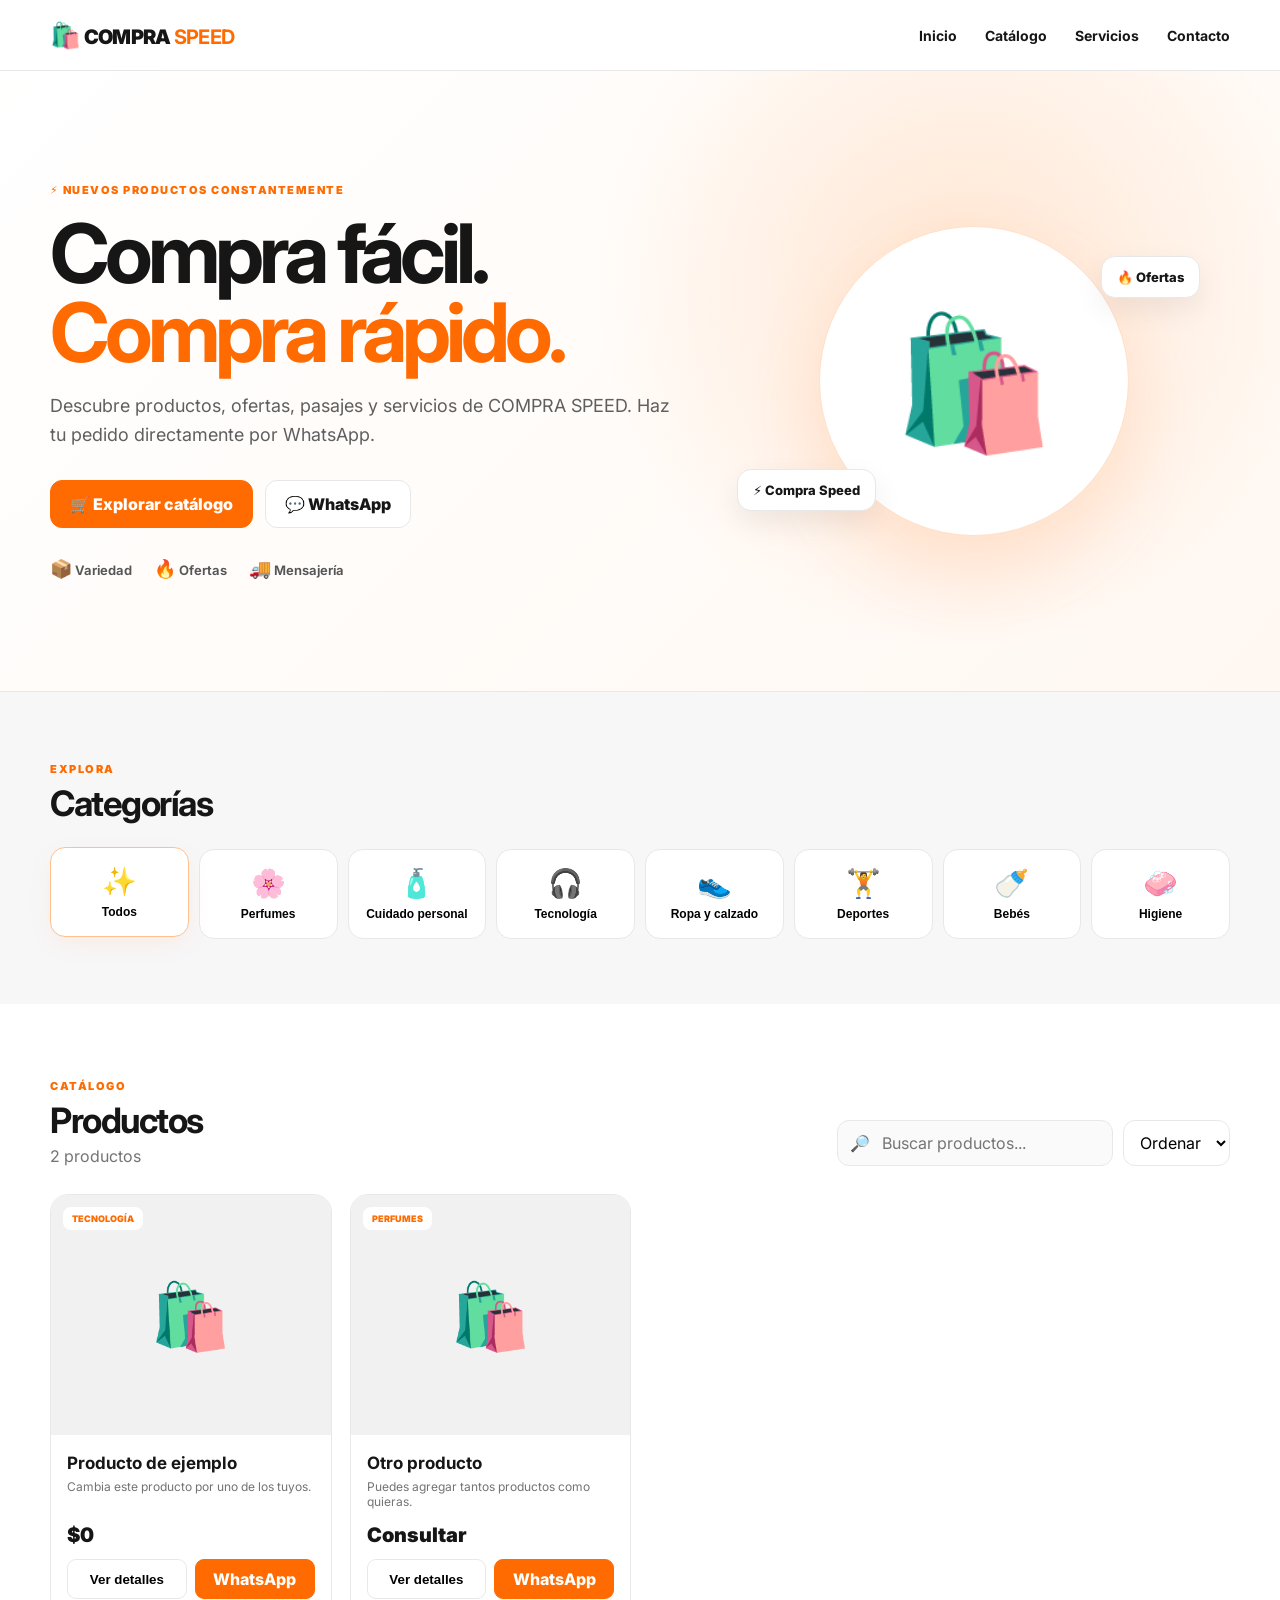
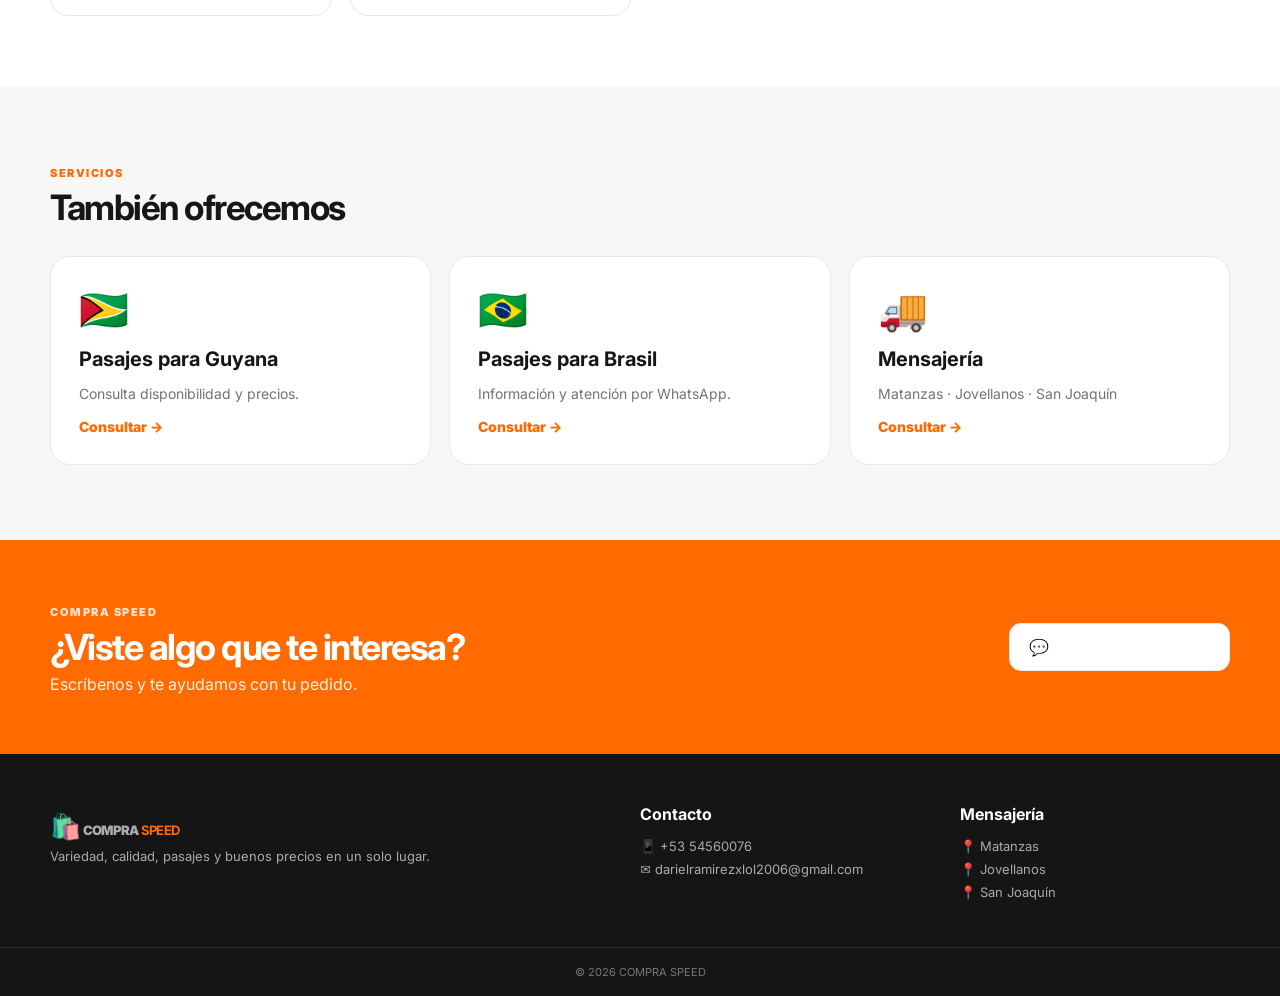
==== index.html @ 77ddc66f "Add files via upload" ====
<!doctype html>
<html lang="es">
<head>
<meta charset="utf-8"><meta name="viewport" content="width=device-width,initial-scale=1">
<meta name="description" content="COMPRA SPEED — catálogo de productos y servicios">
<meta name="theme-color" content="#ff6b00">
<title>COMPRA SPEED</title>
<link rel="preconnect" href="https://fonts.googleapis.com"><link rel="preconnect" href="https://fonts.gstatic.com" crossorigin>
<link href="https://fonts.googleapis.com/css2?family=Inter:wght@400;500;600;700;800;900&display=swap" rel="stylesheet">
<link rel="stylesheet" href="style.css">
</head>
<body>
<header class="header"><div class="wrap nav">
<a class="logo" href="#"><span>🛍️</span> COMPRA <b>SPEED</b></a>
<button class="menu" id="menu">☰</button>
<nav id="nav"><a href="#inicio">Inicio</a><a href="#catalogo">Catálogo</a><a href="#servicios">Servicios</a><a href="#contacto">Contacto</a></nav>
</div></header>

<main>
<section class="hero" id="inicio"><div class="wrap hero-in">
<div class="hero-copy"><div class="pill">⚡ NUEVOS PRODUCTOS CONSTANTEMENTE</div><h1>Compra fácil.<br><em>Compra rápido.</em></h1><p>Descubre productos, ofertas, pasajes y servicios de COMPRA SPEED. Haz tu pedido directamente por WhatsApp.</p>
<div class="actions"><a class="btn orange" href="#catalogo">🛒 Explorar catálogo</a><a class="btn white" href="https://wa.me/5354560076" target="_blank" rel="noopener">💬 WhatsApp</a></div>
<div class="stats"><span><strong>📦</strong> Variedad</span><span><strong>🔥</strong> Ofertas</span><span><strong>🚚</strong> Mensajería</span></div></div>
<div class="hero-art"><div class="orb">🛍️</div><div class="float f1">🔥 Ofertas</div><div class="float f2">⚡ Compra Speed</div></div>
</div></section>

<section class="wrap categories"><div class="section-title"><div><small>EXPLORA</small><h2>Categorías</h2></div></div><div id="cats" class="cat-row"></div></section>

<section id="catalogo" class="catalog"><div class="wrap">
<div class="catalog-top"><div><small>CATÁLOGO</small><h2>Productos</h2><p id="count"></p></div>
<div class="tools"><label>🔎 <input id="search" placeholder="Buscar productos..." autocomplete="off"></label><select id="sort"><option value="default">Ordenar</option><option value="az">A → Z</option><option value="za">Z → A</option></select></div></div>
<div id="grid" class="grid"></div><div id="empty" class="empty" hidden>🔎<h3>No hay resultados</h3><p>Prueba otra búsqueda o categoría.</p></div>
</div></section>

<section id="servicios" class="wrap services"><div class="section-title"><div><small>SERVICIOS</small><h2>También ofrecemos</h2></div></div>
<div class="service-grid">
<article><span>🇬🇾</span><h3>Pasajes para Guyana</h3><p>Consulta disponibilidad y precios.</p><a href="https://wa.me/5354560076?text=Hola%20COMPRA%20SPEED%2C%20quiero%20informaci%C3%B3n%20sobre%20pasajes%20para%20Guyana." target="_blank">Consultar →</a></article>
<article><span>🇧🇷</span><h3>Pasajes para Brasil</h3><p>Información y atención por WhatsApp.</p><a href="https://wa.me/5354560076?text=Hola%20COMPRA%20SPEED%2C%20quiero%20informaci%C3%B3n%20sobre%20pasajes%20para%20Brasil." target="_blank">Consultar →</a></article>
<article><span>🚚</span><h3>Mensajería</h3><p>Matanzas · Jovellanos · San Joaquín</p><a href="https://wa.me/5354560076?text=Hola%20COMPRA%20SPEED%2C%20quiero%20informaci%C3%B3n%20sobre mensajer%C3%ADa." target="_blank">Consultar →</a></article>
</div></section>

<section class="cta"><div class="wrap cta-in"><div><small>COMPRA SPEED</small><h2>¿Viste algo que te interesa?</h2><p>Escríbenos y te ayudamos con tu pedido.</p></div><a class="btn white" href="https://wa.me/5354560076" target="_blank">💬 Pedir por WhatsApp</a></div></section>
</main>

<footer id="contacto"><div class="wrap foot"><div><a class="logo" href="#"><span>🛍️</span> COMPRA <b>SPEED</b></a><p>Variedad, calidad, pasajes y buenos precios en un solo lugar.</p></div><div><h4>Contacto</h4><a href="tel:+5354560076">📱 +53 54560076</a><a href="mailto:darielramirezxlol2006@gmail.com">✉️ darielramirezxlol2006@gmail.com</a></div><div><h4>Mensajería</h4><p>📍 Matanzas</p><p>📍 Jovellanos</p><p>📍 San Joaquín</p></div></div><div class="copy">© <span id="year"></span> COMPRA SPEED</div></footer>
<div id="modal" class="modal" aria-hidden="true"><div class="backdrop"></div><div class="modal-box"><button id="close">×</button><div id="modalBody"></div></div></div>
<script src="script.js"></script>
</body></html>
---- style.css ----
:root{--o:#ff6b00;--o2:#ff8a00;--ink:#161616;--muted:#737373;--bg:#f7f7f8;--line:#e8e8e8;--r:20px}*{box-sizing:border-box}html{scroll-behavior:smooth}body{margin:0;background:var(--bg);color:var(--ink);font-family:Inter,system-ui,sans-serif}.wrap{width:min(1180px,calc(100% - 32px));margin:auto}a{text-decoration:none;color:inherit}.header{position:sticky;top:0;z-index:30;background:#fffffff2;backdrop-filter:blur(15px);border-bottom:1px solid var(--line)}.nav{height:70px;display:flex;align-items:center;justify-content:space-between}.logo{font-size:20px;font-weight:900;letter-spacing:-.7px}.logo span{font-size:25px}.logo b{color:var(--o)}nav{display:flex;gap:28px;font-weight:700;font-size:14px}nav a:hover{color:var(--o)}.menu{display:none;border:0;background:none;font-size:26px}
.hero{background:radial-gradient(circle at 75% 35%,#ffe6d2,transparent 35%),linear-gradient(135deg,#fff,#fff8f2);border-bottom:1px solid var(--line);overflow:hidden}.hero-in{min-height:620px;display:grid;grid-template-columns:1.1fr .9fr;align-items:center;gap:40px}.pill,small{color:var(--o);font-weight:900;font-size:11px;letter-spacing:1.5px}.hero h1{font-size:clamp(52px,7vw,82px);line-height:.96;letter-spacing:-5px;margin:18px 0}.hero h1 em{font-style:normal;color:var(--o)}.hero p{font-size:18px;line-height:1.65;color:#5f5f5f;max-width:650px}.actions{display:flex;gap:12px;margin:30px 0}.btn{display:inline-flex;justify-content:center;align-items:center;padding:13px 19px;border-radius:12px;font-weight:850;border:1px solid var(--line);transition:.2s}.btn:hover{transform:translateY(-2px)}.orange{background:var(--o);color:#fff;border-color:var(--o)}.white{background:#fff}.stats{display:flex;gap:22px;color:#555;font-size:13px;font-weight:650}.stats strong{font-size:18px}.hero-art{height:450px;display:grid;place-items:center;position:relative}.orb{width:310px;height:310px;border-radius:50%;display:grid;place-items:center;font-size:130px;background:#fff;box-shadow:0 35px 80px #ff6b0024;border:1px solid #ffe0c9}.float{position:absolute;background:#fff;border:1px solid var(--line);box-shadow:0 12px 30px #00000012;border-radius:14px;padding:12px 15px;font-size:13px;font-weight:800}.f1{top:100px;right:30px}.f2{bottom:95px;left:20px}
section{scroll-margin-top:80px}.categories{padding:65px 0}.section-title h2,.catalog-top h2{font-size:35px;letter-spacing:-1.5px;margin:5px 0}.cat-row{display:grid;grid-template-columns:repeat(8,1fr);gap:10px;margin-top:25px}.cat{border:1px solid var(--line);background:#fff;border-radius:15px;padding:17px 8px;text-align:center;cursor:pointer;font-weight:750;font-size:12px;transition:.2s}.cat:hover,.cat.active{border-color:#ffc08d;box-shadow:0 8px 25px #ff6b0012;transform:translateY(-2px)}.cat i{font-style:normal;font-size:28px;display:block;margin-bottom:7px}
.catalog{background:#fff;padding:70px 0;min-height:500px}.catalog-top{display:flex;justify-content:space-between;align-items:end;gap:20px;margin-bottom:28px}.catalog-top p{color:var(--muted);margin:0}.tools{display:flex;gap:10px}.tools label{border:1px solid var(--line);border-radius:12px;padding:0 12px;background:#fafafa;display:flex;align-items:center}.tools input{border:0;outline:0;background:transparent;padding:12px;width:230px;font:inherit}.tools select{border:1px solid var(--line);border-radius:12px;padding:0 12px;background:#fff;font:inherit}.grid{display:grid;grid-template-columns:repeat(4,1fr);gap:18px}.card{border:1px solid var(--line);border-radius:18px;overflow:hidden;background:#fff;transition:.2s;display:flex;flex-direction:column}.card:hover{transform:translateY(-4px);box-shadow:0 16px 35px #00000012}.photo{height:240px;background:#f1f1f1;position:relative;display:grid;place-items:center;overflow:hidden}.photo img{width:100%;height:100%;object-fit:cover}.placeholder{font-size:65px}.tag{position:absolute;top:12px;left:12px;background:#fff;padding:6px 9px;border-radius:8px;font-size:9px;font-weight:900;color:var(--o);text-transform:uppercase}.info{padding:16px;display:flex;flex:1;flex-direction:column}.info h3{margin:2px 0 6px;font-size:17px}.info p{margin:0 0 14px;color:var(--muted);font-size:12px}.price{font-size:20px;font-weight:900;margin-top:auto;margin-bottom:12px}.card-actions{display:grid;grid-template-columns:1fr 1fr;gap:8px}.mini{border:1px solid var(--line);background:#fff;border-radius:9px;padding:9px;font-weight:800;text-align:center;cursor:pointer}.buy{background:var(--o);color:#fff;border-color:var(--o)}.empty{text-align:center;padding:70px;color:var(--muted);font-size:40px}.empty h3{font-size:20px;color:var(--ink);margin:8px}.empty p{font-size:14px}
.services{padding:75px 0}.service-grid{display:grid;grid-template-columns:repeat(3,1fr);gap:18px;margin-top:28px}.service-grid article{background:#fff;border:1px solid var(--line);border-radius:20px;padding:28px}.service-grid span{font-size:40px}.service-grid h3{font-size:20px;margin:13px 0 5px}.service-grid p{font-size:14px;color:var(--muted)}.service-grid a{color:var(--o);font-weight:850;font-size:14px}.cta{background:var(--o);color:#fff;padding:60px 0}.cta small{color:#ffe2cc}.cta-in{display:flex;align-items:center;justify-content:space-between;gap:30px}.cta h2{font-size:36px;letter-spacing:-1.5px;margin:5px 0}.cta p{margin:0;opacity:.9}footer{background:#151515;color:#fff;padding-top:50px}.foot{display:grid;grid-template-columns:2fr 1fr 1fr;gap:50px;padding-bottom:40px}.foot p,.foot a{display:block;color:#aaa;font-size:13px;margin:7px 0}.foot h4{margin:0 0 14px}.copy{text-align:center;border-top:1px solid #2b2b2b;color:#777;padding:17px;font-size:11px}.modal{display:none;position:fixed;inset:0;z-index:60}.modal.open{display:block}.backdrop{position:absolute;inset:0;background:#0009}.modal-box{position:relative;width:min(800px,calc(100% - 24px));max-height:90vh;overflow:auto;background:#fff;border-radius:22px;margin:5vh auto;padding:24px}.modal-box>button{position:absolute;right:14px;top:12px;width:36px;height:36px;border:0;border-radius:50%;font-size:25px;cursor:pointer}.detail{display:grid;grid-template-columns:1fr 1fr;gap:25px}.detail img,.detail .big{width:100%;aspect-ratio:1;object-fit:cover;border-radius:16px;background:#f1f1f1}.detail .big{display:grid;place-items:center;font-size:90px}.detail h2{font-size:32px;line-height:1.1}.detail .dprice{font-size:27px;font-weight:900;margin:20px 0}
@media(max-width:950px){.cat-row{grid-template-columns:repeat(4,1fr)}.grid{grid-template-columns:repeat(3,1fr)}}
@media(max-width:700px){.menu{display:block}nav{display:none;position:absolute;top:70px;left:0;right:0;background:#fff;padding:18px;flex-direction:column;gap:15px;border-bottom:1px solid var(--line)}.hero-in{grid-template-columns:1fr;min-height:auto;padding:65px 0}.hero-art{height:330px;order:-1}.orb{width:220px;height:220px;font-size:90px}.f1{top:35px;right:5px}.f2{bottom:35px;left:5px}.hero h1{letter-spacing:-3px}.actions,.stats{flex-wrap:wrap}.catalog-top{align-items:stretch;flex-direction:column}.tools{flex-direction:column}.tools label{width:100%}.tools input{width:100%}.tools select{height:45px}.grid{grid-template-columns:repeat(2,1fr);gap:12px}.photo{height:190px}.service-grid,.foot{grid-template-columns:1fr}.cta-in{align-items:flex-start;flex-direction:column}.detail{grid-template-columns:1fr}}
@media(max-width:430px){.cat-row{grid-template-columns:repeat(2,1fr)}.grid{grid-template-columns:1fr 1fr}.photo{height:160px}.card-actions{grid-template-columns:1fr}.hero h1{font-size:50px}}
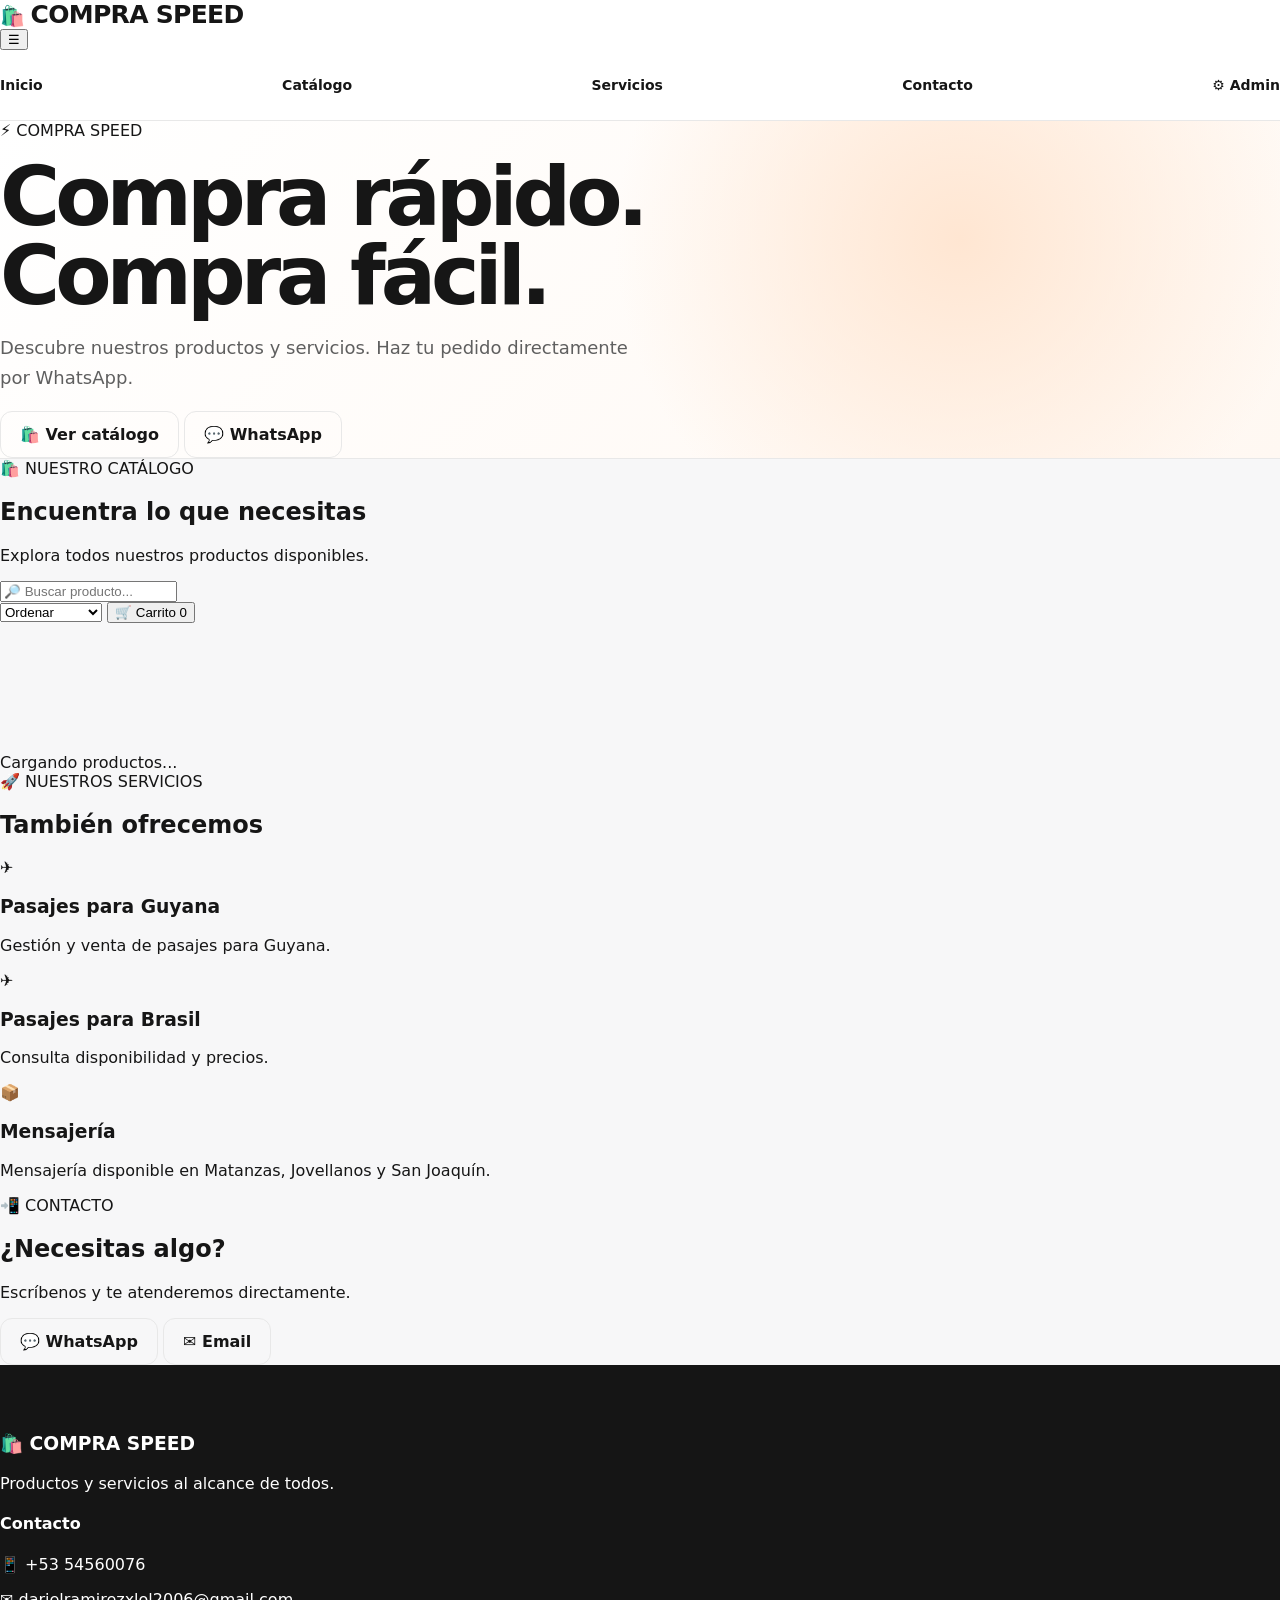
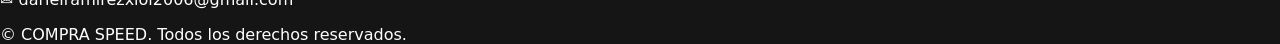
==== commit c66f215a: "Refactor index.html for improved SEO and structure Updated HTML structure and meta tags for better S" ====
--- a/index.html
+++ b/index.html
@@ -1,48 +1,467 @@
-<!doctype html>
+<!DOCTYPE html>
 <html lang="es">
 <head>
-<meta charset="utf-8"><meta name="viewport" content="width=device-width,initial-scale=1">
-<meta name="description" content="COMPRA SPEED — catálogo de productos y servicios">
-<meta name="theme-color" content="#ff6b00">
-<title>COMPRA SPEED</title>
-<link rel="preconnect" href="https://fonts.googleapis.com"><link rel="preconnect" href="https://fonts.gstatic.com" crossorigin>
-<link href="https://fonts.googleapis.com/css2?family=Inter:wght@400;500;600;700;800;900&display=swap" rel="stylesheet">
-<link rel="stylesheet" href="style.css">
+    <meta charset="UTF-8">
+    <meta name="viewport" content="width=device-width, initial-scale=1.0">
+
+    <title>COMPRA SPEED | Productos y Servicios</title>
+
+    <meta
+        name="description"
+        content="COMPRA SPEED - Productos, tecnología, perfumes, ropa, servicios y mucho más."
+    >
+
+    <link rel="stylesheet" href="style.css">
 </head>
+
 <body>
-<header class="header"><div class="wrap nav">
-<a class="logo" href="#"><span>🛍️</span> COMPRA <b>SPEED</b></a>
-<button class="menu" id="menu">☰</button>
-<nav id="nav"><a href="#inicio">Inicio</a><a href="#catalogo">Catálogo</a><a href="#servicios">Servicios</a><a href="#contacto">Contacto</a></nav>
-</div></header>
+
+<header class="header">
+
+    <div class="container">
+
+        <div class="logo">
+            <a href="#inicio">
+                🛍️ <span>COMPRA SPEED</span>
+            </a>
+        </div>
+
+        <button class="menu-toggle" id="menuToggle">
+            ☰
+        </button>
+
+        <nav class="nav" id="navMenu">
+
+            <a href="#inicio">Inicio</a>
+
+            <a href="#catalogo">Catálogo</a>
+
+            <a href="#servicios">Servicios</a>
+
+            <a href="#contacto">Contacto</a>
+
+            <a href="admin.html" class="admin-link">
+                ⚙️ Admin
+            </a>
+
+        </nav>
+
+    </div>
+
+</header>
+
 
 <main>
-<section class="hero" id="inicio"><div class="wrap hero-in">
-<div class="hero-copy"><div class="pill">⚡ NUEVOS PRODUCTOS CONSTANTEMENTE</div><h1>Compra fácil.<br><em>Compra rápido.</em></h1><p>Descubre productos, ofertas, pasajes y servicios de COMPRA SPEED. Haz tu pedido directamente por WhatsApp.</p>
-<div class="actions"><a class="btn orange" href="#catalogo">🛒 Explorar catálogo</a><a class="btn white" href="https://wa.me/5354560076" target="_blank" rel="noopener">💬 WhatsApp</a></div>
-<div class="stats"><span><strong>📦</strong> Variedad</span><span><strong>🔥</strong> Ofertas</span><span><strong>🚚</strong> Mensajería</span></div></div>
-<div class="hero-art"><div class="orb">🛍️</div><div class="float f1">🔥 Ofertas</div><div class="float f2">⚡ Compra Speed</div></div>
-</div></section>
-
-<section class="wrap categories"><div class="section-title"><div><small>EXPLORA</small><h2>Categorías</h2></div></div><div id="cats" class="cat-row"></div></section>
-
-<section id="catalogo" class="catalog"><div class="wrap">
-<div class="catalog-top"><div><small>CATÁLOGO</small><h2>Productos</h2><p id="count"></p></div>
-<div class="tools"><label>🔎 <input id="search" placeholder="Buscar productos..." autocomplete="off"></label><select id="sort"><option value="default">Ordenar</option><option value="az">A → Z</option><option value="za">Z → A</option></select></div></div>
-<div id="grid" class="grid"></div><div id="empty" class="empty" hidden>🔎<h3>No hay resultados</h3><p>Prueba otra búsqueda o categoría.</p></div>
-</div></section>
-
-<section id="servicios" class="wrap services"><div class="section-title"><div><small>SERVICIOS</small><h2>También ofrecemos</h2></div></div>
-<div class="service-grid">
-<article><span>🇬🇾</span><h3>Pasajes para Guyana</h3><p>Consulta disponibilidad y precios.</p><a href="https://wa.me/5354560076?text=Hola%20COMPRA%20SPEED%2C%20quiero%20informaci%C3%B3n%20sobre%20pasajes%20para%20Guyana." target="_blank">Consultar →</a></article>
-<article><span>🇧🇷</span><h3>Pasajes para Brasil</h3><p>Información y atención por WhatsApp.</p><a href="https://wa.me/5354560076?text=Hola%20COMPRA%20SPEED%2C%20quiero%20informaci%C3%B3n%20sobre%20pasajes%20para%20Brasil." target="_blank">Consultar →</a></article>
-<article><span>🚚</span><h3>Mensajería</h3><p>Matanzas · Jovellanos · San Joaquín</p><a href="https://wa.me/5354560076?text=Hola%20COMPRA%20SPEED%2C%20quiero%20informaci%C3%B3n%20sobre mensajer%C3%ADa." target="_blank">Consultar →</a></article>
-</div></section>
-
-<section class="cta"><div class="wrap cta-in"><div><small>COMPRA SPEED</small><h2>¿Viste algo que te interesa?</h2><p>Escríbenos y te ayudamos con tu pedido.</p></div><a class="btn white" href="https://wa.me/5354560076" target="_blank">💬 Pedir por WhatsApp</a></div></section>
+
+    <!-- HERO -->
+
+    <section id="inicio" class="hero">
+
+        <div class="container">
+
+            <div class="hero-content">
+
+                <span class="hero-badge">
+                    ⚡ COMPRA SPEED
+                </span>
+
+                <h1>
+                    Compra rápido.<br>
+                    Compra fácil.
+                </h1>
+
+                <p>
+                    Descubre nuestros productos y servicios.
+                    Haz tu pedido directamente por WhatsApp.
+                </p>
+
+                <div class="hero-buttons">
+
+                    <a href="#catalogo" class="btn">
+                        🛍️ Ver catálogo
+                    </a>
+
+                    <a
+                        href="https://wa.me/5354560076"
+                        target="_blank"
+                        class="btn"
+                    >
+                        💬 WhatsApp
+                    </a>
+
+                </div>
+
+            </div>
+
+        </div>
+
+    </section>
+
+
+    <!-- CATALOGO -->
+
+    <section id="catalogo" class="catalog-section">
+
+        <div class="container">
+
+            <div class="section-header">
+
+                <span>🛍️ NUESTRO CATÁLOGO</span>
+
+                <h2>
+                    Encuentra lo que necesitas
+                </h2>
+
+                <p>
+                    Explora todos nuestros productos disponibles.
+                </p>
+
+            </div>
+
+
+            <!-- BUSCADOR -->
+
+            <div class="catalog-tools">
+
+                <div class="search-box">
+
+                    <input
+                        type="search"
+                        id="searchInput"
+                        placeholder="🔎 Buscar producto..."
+                        autocomplete="off"
+                    >
+
+                </div>
+
+
+                <select id="sortSelect">
+
+                    <option value="default">
+                        Ordenar
+                    </option>
+
+                    <option value="az">
+                        A → Z
+                    </option>
+
+                    <option value="za">
+                        Z → A
+                    </option>
+
+                    <option value="price-low">
+                        Precio menor
+                    </option>
+
+                    <option value="price-high">
+                        Precio mayor
+                    </option>
+
+                    <option value="newest">
+                        Más nuevos
+                    </option>
+
+                </select>
+
+
+                <button
+                    id="openCart"
+                    class="cart-button"
+                    type="button"
+                >
+
+                    🛒 Carrito
+
+                    <span id="cartCount">
+                        0
+                    </span>
+
+                </button>
+
+            </div>
+
+
+            <!-- CATEGORIAS -->
+
+            <div
+                class="categories"
+                id="categories"
+            >
+            </div>
+
+
+            <!-- PRODUCTOS -->
+
+            <div
+                class="products-grid"
+                id="productsGrid"
+            >
+
+                <div class="loading">
+                    Cargando productos...
+                </div>
+
+            </div>
+
+
+            <div
+                id="emptyProducts"
+                class="empty-products"
+                style="display:none;"
+            >
+
+                <h3>
+                    😕 No encontramos productos
+                </h3>
+
+                <p>
+                    Prueba con otra búsqueda o categoría.
+                </p>
+
+            </div>
+
+        </div>
+
+    </section>
+
+
+    <!-- SERVICIOS -->
+
+    <section id="servicios" class="services-section">
+
+        <div class="container">
+
+            <div class="section-header">
+
+                <span>🚀 NUESTROS SERVICIOS</span>
+
+                <h2>
+                    También ofrecemos
+                </h2>
+
+            </div>
+
+
+            <div class="services-grid">
+
+                <article class="service-card">
+
+                    <div class="service-icon">
+                        ✈️
+                    </div>
+
+                    <h3>
+                        Pasajes para Guyana
+                    </h3>
+
+                    <p>
+                        Gestión y venta de pasajes para Guyana.
+                    </p>
+
+                </article>
+
+
+                <article class="service-card">
+
+                    <div class="service-icon">
+                        ✈️
+                    </div>
+
+                    <h3>
+                        Pasajes para Brasil
+                    </h3>
+
+                    <p>
+                        Consulta disponibilidad y precios.
+                    </p>
+
+                </article>
+
+
+                <article class="service-card">
+
+                    <div class="service-icon">
+                        📦
+                    </div>
+
+                    <h3>
+                        Mensajería
+                    </h3>
+
+                    <p>
+                        Mensajería disponible en Matanzas,
+                        Jovellanos y San Joaquín.
+                    </p>
+
+                </article>
+
+            </div>
+
+        </div>
+
+    </section>
+
+
+    <!-- CONTACTO -->
+
+    <section id="contacto" class="contact-section">
+
+        <div class="container">
+
+            <div class="section-header">
+
+                <span>📲 CONTACTO</span>
+
+                <h2>
+                    ¿Necesitas algo?
+                </h2>
+
+                <p>
+                    Escríbenos y te atenderemos directamente.
+                </p>
+
+            </div>
+
+
+            <div class="contact-buttons">
+
+                <a
+                    href="https://wa.me/5354560076"
+                    target="_blank"
+                    class="btn"
+                >
+                    💬 WhatsApp
+                </a>
+
+                <a
+                    href="mailto:darielramirezxlol2006@gmail.com"
+                    class="btn"
+                >
+                    ✉️ Email
+                </a>
+
+            </div>
+
+        </div>
+
+    </section>
+
 </main>
 
-<footer id="contacto"><div class="wrap foot"><div><a class="logo" href="#"><span>🛍️</span> COMPRA <b>SPEED</b></a><p>Variedad, calidad, pasajes y buenos precios en un solo lugar.</p></div><div><h4>Contacto</h4><a href="tel:+5354560076">📱 +53 54560076</a><a href="mailto:darielramirezxlol2006@gmail.com">✉️ darielramirezxlol2006@gmail.com</a></div><div><h4>Mensajería</h4><p>📍 Matanzas</p><p>📍 Jovellanos</p><p>📍 San Joaquín</p></div></div><div class="copy">© <span id="year"></span> COMPRA SPEED</div></footer>
-<div id="modal" class="modal" aria-hidden="true"><div class="backdrop"></div><div class="modal-box"><button id="close">×</button><div id="modalBody"></div></div></div>
+
+<!-- MODAL PRODUCTO -->
+
+<div
+    class="modal"
+    id="productModal"
+    aria-hidden="true"
+>
+
+    <div class="modal-overlay" id="modalOverlay"></div>
+
+    <div class="modal-content">
+
+        <button
+            class="modal-close"
+            id="closeModal"
+            type="button"
+        >
+            ×
+        </button>
+
+        <div id="productDetails"></div>
+
+    </div>
+
+</div>
+
+
+<!-- MODAL CARRITO -->
+
+<div
+    class="modal"
+    id="cartModal"
+    aria-hidden="true"
+>
+
+    <div
+        class="modal-overlay"
+        id="cartOverlay"
+    ></div>
+
+    <div class="modal-content cart-modal">
+
+        <button
+            class="modal-close"
+            id="closeCart"
+            type="button"
+        >
+            ×
+        </button>
+
+        <h2>
+            🛒 Mi carrito
+        </h2>
+
+        <div id="cartBody"></div>
+
+    </div>
+
+</div>
+
+
+<footer id="footer">
+
+    <div class="container">
+
+        <div class="footer-content">
+
+            <div>
+
+                <h3>
+                    🛍️ COMPRA SPEED
+                </h3>
+
+                <p>
+                    Productos y servicios al alcance de todos.
+                </p>
+
+            </div>
+
+
+            <div>
+
+                <h4>
+                    Contacto
+                </h4>
+
+                <p>
+                    📱 +53 54560076
+                </p>
+
+                <p>
+                    ✉️ darielramirezxlol2006@gmail.com
+                </p>
+
+            </div>
+
+        </div>
+
+
+        <div class="footer-bottom">
+
+            © <span id="year"></span>
+            COMPRA SPEED.
+            Todos los derechos reservados.
+
+        </div>
+
+    </div>
+
+</footer>
+
+
 <script src="script.js"></script>
-</body></html>+
+</body>
+</html>
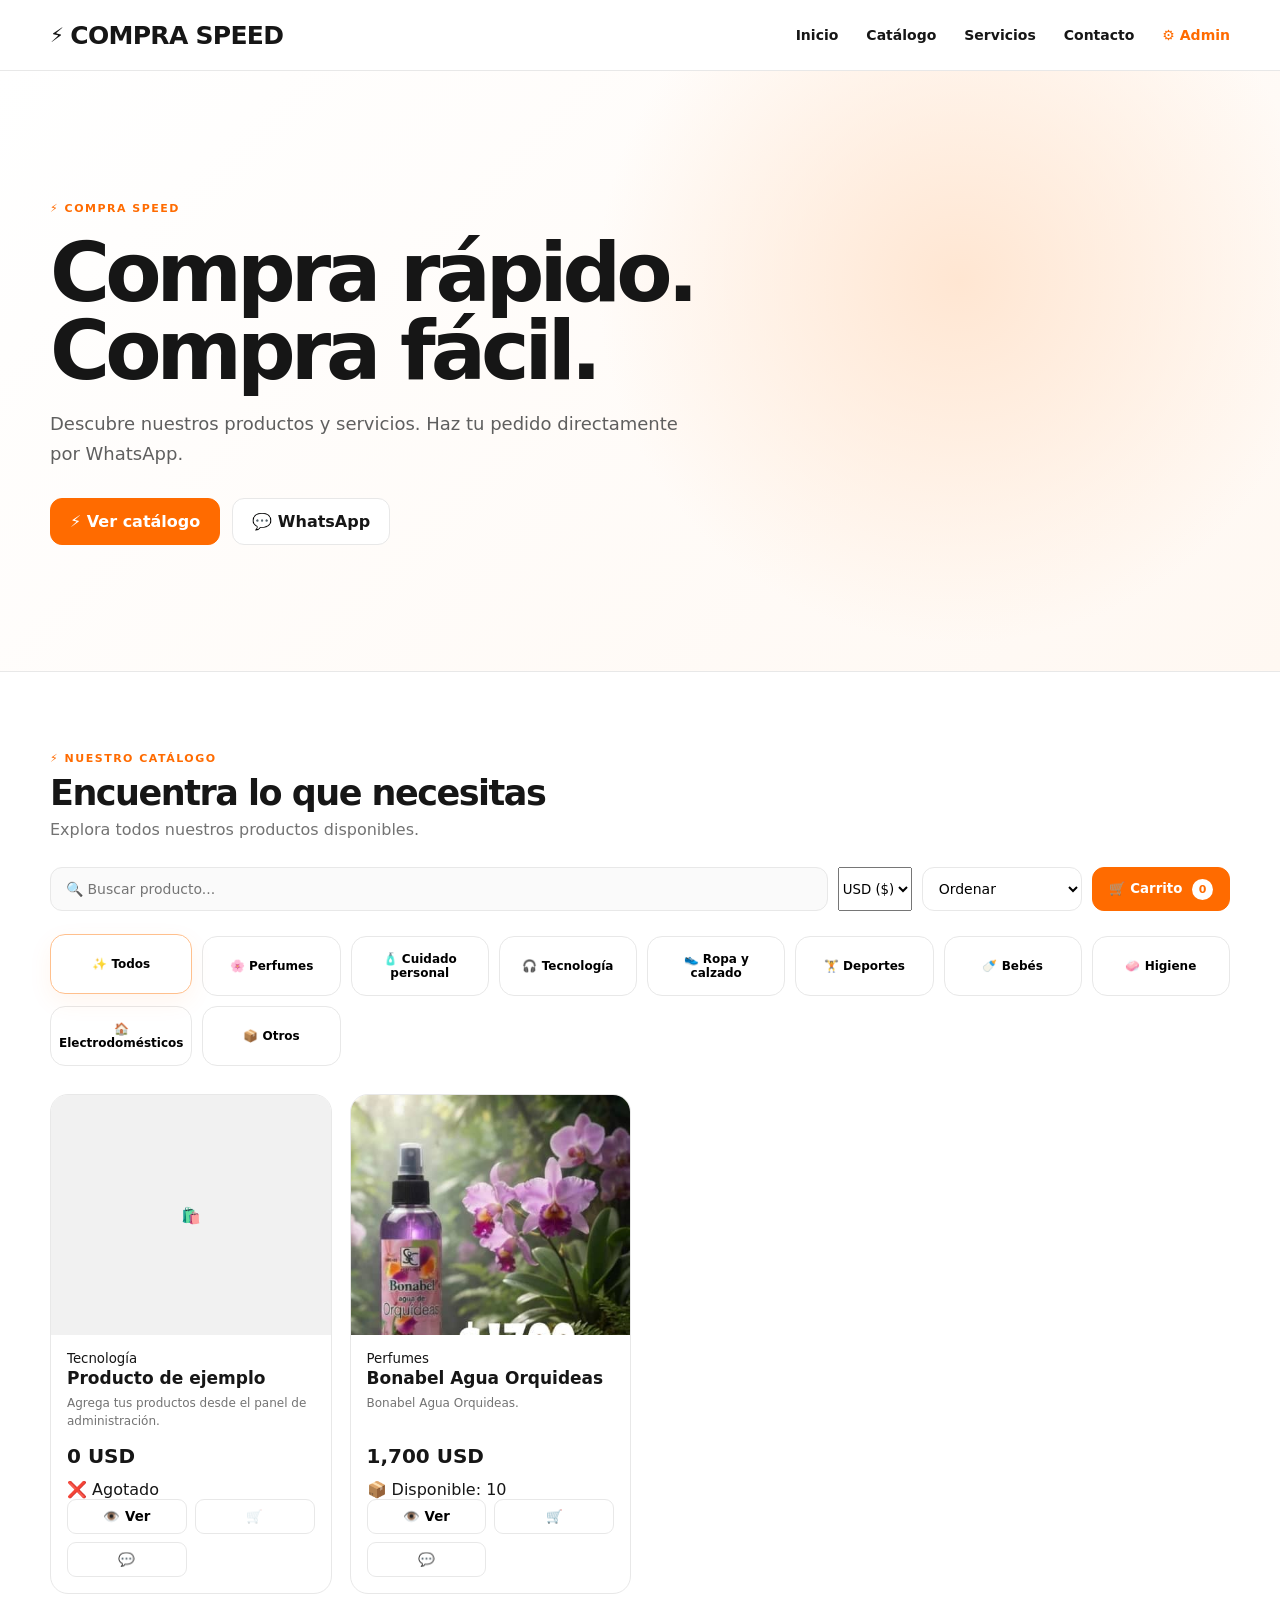
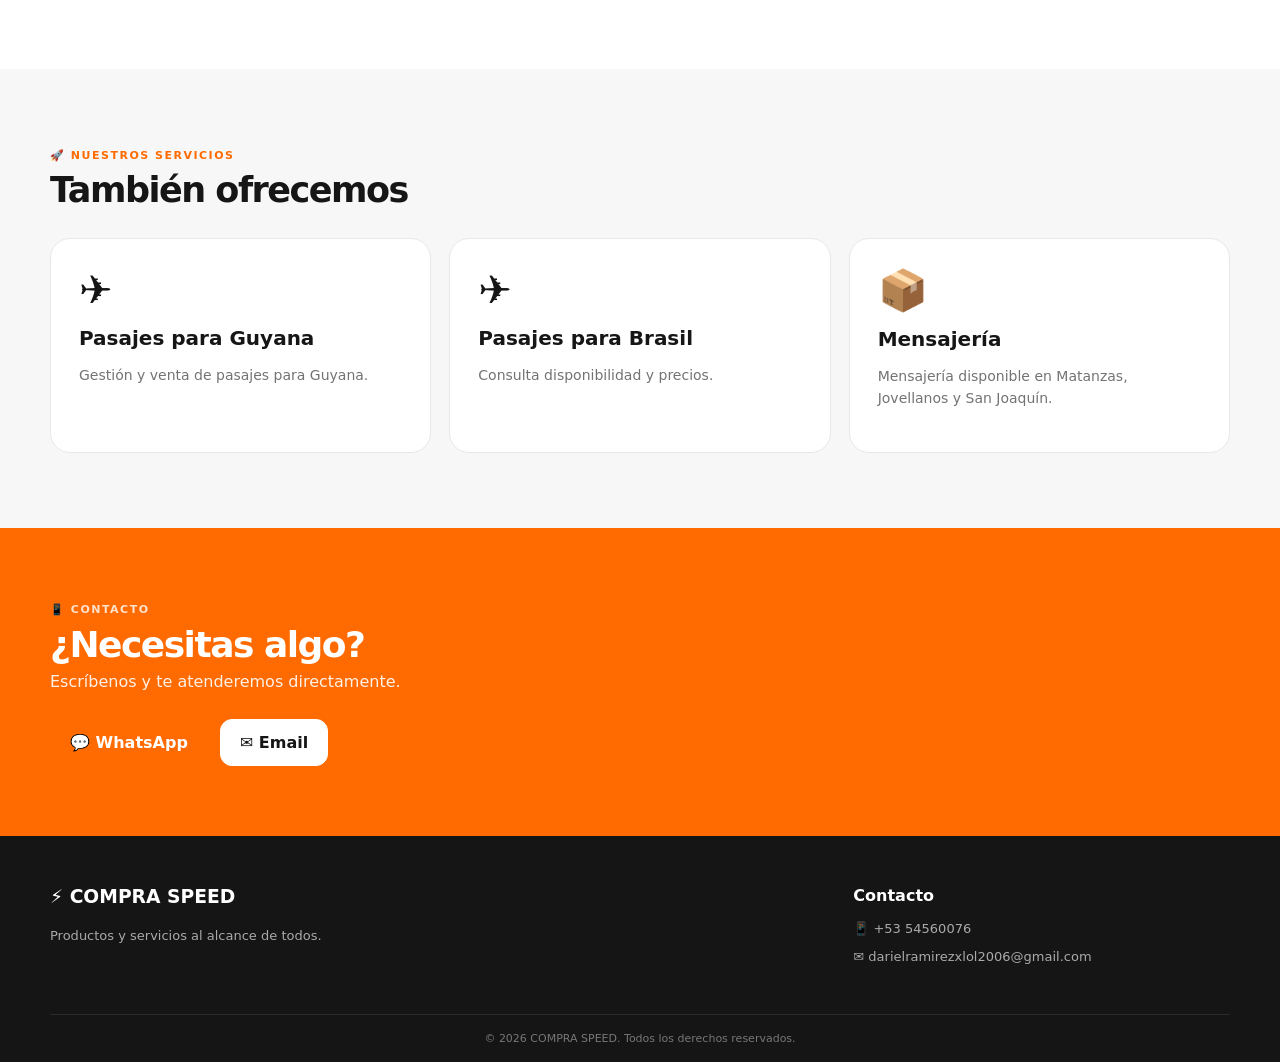
==== commit e989c559: "Update index.html" ====
--- a/index.html
+++ b/index.html
@@ -3,465 +3,182 @@
 <head>
     <meta charset="UTF-8">
     <meta name="viewport" content="width=device-width, initial-scale=1.0">
-
     <title>COMPRA SPEED | Productos y Servicios</title>
-
-    <meta
-        name="description"
-        content="COMPRA SPEED - Productos, tecnología, perfumes, ropa, servicios y mucho más."
-    >
-
+    <meta name="description" content="COMPRA SPEED - Productos, tecnología, perfumes, ropa, servicios y mucho más.">
     <link rel="stylesheet" href="style.css">
 </head>
-
 <body>
 
 <header class="header">
-
     <div class="container">
-
         <div class="logo">
-            <a href="#inicio">
-                🛍️ <span>COMPRA SPEED</span>
-            </a>
+            <a href="#inicio">⚡ <span>COMPRA SPEED</span></a>
         </div>
 
-        <button class="menu-toggle" id="menuToggle">
-            ☰
-        </button>
+        <button class="menu-toggle" id="menuToggle" aria-label="Abrir menú" aria-expanded="false">☰</button>
 
         <nav class="nav" id="navMenu">
-
             <a href="#inicio">Inicio</a>
-
             <a href="#catalogo">Catálogo</a>
-
             <a href="#servicios">Servicios</a>
-
             <a href="#contacto">Contacto</a>
-
-            <a href="admin.html" class="admin-link">
-                ⚙️ Admin
-            </a>
-
+            <a href="admin.html" class="admin-link">⚙️ Admin</a>
         </nav>
-
     </div>
-
 </header>
 
+<main>
+    <!-- HERO -->
+    <section id="inicio" class="hero">
+        <div class="container">
+            <div class="hero-content">
+                <span class="hero-badge">⚡ COMPRA SPEED</span>
+                <h1>Compra rápido.<br>Compra fácil.</h1>
+                <p>Descubre nuestros productos y servicios. Haz tu pedido directamente por WhatsApp.</p>
+                <div class="hero-buttons">
+                    <a href="#catalogo" class="btn">⚡ Ver catálogo</a>
+                    <a href="https://wa.me/5354560076" target="_blank" rel="noopener noreferrer" class="btn">💬 WhatsApp</a>
+                </div>
+            </div>
+        </div>
+    </section>
 
-<main>
+    <!-- CATALOGO -->
+    <section id="catalogo" class="catalog-section">
+        <div class="container">
+            <div class="section-header">
+                <span>⚡ NUESTRO CATÁLOGO</span>
+                <h2>Encuentra lo que necesitas</h2>
+                <p>Explora todos nuestros productos disponibles.</p>
+            </div>
 
-    <!-- HERO -->
-
-    <section id="inicio" class="hero">
-
-        <div class="container">
-
-            <div class="hero-content">
-
-                <span class="hero-badge">
-                    ⚡ COMPRA SPEED
-                </span>
-
-                <h1>
-                    Compra rápido.<br>
-                    Compra fácil.
-                </h1>
-
-                <p>
-                    Descubre nuestros productos y servicios.
-                    Haz tu pedido directamente por WhatsApp.
-                </p>
-
-                <div class="hero-buttons">
-
-                    <a href="#catalogo" class="btn">
-                        🛍️ Ver catálogo
-                    </a>
-
-                    <a
-                        href="https://wa.me/5354560076"
-                        target="_blank"
-                        class="btn"
-                    >
-                        💬 WhatsApp
-                    </a>
-
+            <!-- BUSCADOR Y FILTROS -->
+            <div class="catalog-tools">
+                <div class="search-box">
+                    <input type="search" id="searchInput" placeholder="🔍 Buscar producto..." autocomplete="off">
                 </div>
 
+                <select id="currencyToggle" class="currency-toggle" aria-label="Cambiar Moneda">
+                    <option value="USD">USD ($)</option>
+                    <option value="CUP">CUP ($)</option>
+                </select>
+
+                <select id="sortSelect" aria-label="Ordenar productos">
+                    <option value="default">Ordenar</option>
+                    <option value="az">A → Z</option>
+                    <option value="za">Z → A</option>
+                    <option value="price-low">Precio menor</option>
+                    <option value="price-high">Precio mayor</option>
+                    <option value="newest">Más nuevos</option>
+                </select>
+
+                <button id="openCart" class="cart-button" type="button">
+                    🛒 Carrito <span id="cartCount">0</span>
+                </button>
             </div>
 
+            <!-- CATEGORIAS -->
+            <div class="categories" id="categories"></div>
+
+            <!-- PRODUCTOS GRID -->
+            <div class="products-grid" id="productsGrid">
+                <div class="loading">Cargando productos...</div>
+            </div>
+
+            <div id="emptyProducts" class="empty-products" style="display:none;">
+                <h3>🧐 No encontramos productos</h3>
+                <p>Prueba con otra búsqueda o categoría.</p>
+            </div>
+        </div>
+    </section>
+
+    <!-- SERVICIOS -->
+    <section id="servicios" class="services-section">
+        <div class="container">
+            <div class="section-header">
+                <span>🚀 NUESTROS SERVICIOS</span>
+                <h2>También ofrecemos</h2>
+            </div>
+
+            <div class="services-grid">
+                <article class="service-card">
+                    <div class="service-icon">✈️</div>
+                    <h3>Pasajes para Guyana</h3>
+                    <p>Gestión y venta de pasajes para Guyana.</p>
+                </article>
+
+                <article class="service-card">
+                    <div class="service-icon">✈️</div>
+                    <h3>Pasajes para Brasil</h3>
+                    <p>Consulta disponibilidad y precios.</p>
+                </article>
+
+                <article class="service-card">
+                    <div class="service-icon">📦</div>
+                    <h3>Mensajería</h3>
+                    <p>Mensajería disponible en Matanzas, Jovellanos y San Joaquín.</p>
+                </article>
+            </div>
+        </div>
+    </section>
+
+    <!-- CONTACTO -->
+    <section id="contacto" class="contact-section">
+        <div class="container">
+            <div class="section-header">
+                <span>📱 CONTACTO</span>
+                <h2>¿Necesitas algo?</h2>
+                <p>Escríbenos y te atenderemos directamente.</p>
+            </div>
+
+            <div class="contact-buttons">
+                <a href="https://wa.me/5354560076" target="_blank" rel="noopener noreferrer" class="btn">💬 WhatsApp</a>
+                <a href="mailto:darielramirezxlol2006@gmail.com" class="btn">✉️ Email</a>
+            </div>
+        </div>
+    </section>
+</main>
+
+<!-- MODAL PRODUCTO -->
+<div class="modal" id="productModal" aria-hidden="true" role="dialog" aria-modal="true">
+    <div class="modal-overlay" id="modalOverlay"></div>
+    <div class="modal-content">
+        <button class="modal-close" id="closeModal" type="button" aria-label="Cerrar modal">&times;</button>
+        <div id="productDetails"></div>
+    </div>
+</div>
+
+<!-- MODAL CARRITO -->
+<div class="modal" id="cartModal" aria-hidden="true" role="dialog" aria-modal="true">
+    <div class="modal-overlay" id="cartOverlay"></div>
+    <div class="modal-content cart-modal">
+        <button class="modal-close" id="closeCart" type="button" aria-label="Cerrar carrito">&times;</button>
+        <h2>🛒 Mi carrito</h2>
+        <div id="cartBody"></div>
+    </div>
+</div>
+
+<footer id="footer">
+    <div class="container">
+        <div class="footer-content">
+            <div>
+                <h3>⚡ COMPRA SPEED</h3>
+                <p>Productos y servicios al alcance de todos.</p>
+            </div>
+
+            <div>
+                <h4>Contacto</h4>
+                <p>📱 +53 54560076</p>
+                <p>✉️ darielramirezxlol2006@gmail.com</p>
+            </div>
         </div>
 
-    </section>
-
-
-    <!-- CATALOGO -->
-
-    <section id="catalogo" class="catalog-section">
-
-        <div class="container">
-
-            <div class="section-header">
-
-                <span>🛍️ NUESTRO CATÁLOGO</span>
-
-                <h2>
-                    Encuentra lo que necesitas
-                </h2>
-
-                <p>
-                    Explora todos nuestros productos disponibles.
-                </p>
-
-            </div>
-
-
-            <!-- BUSCADOR -->
-
-            <div class="catalog-tools">
-
-                <div class="search-box">
-
-                    <input
-                        type="search"
-                        id="searchInput"
-                        placeholder="🔎 Buscar producto..."
-                        autocomplete="off"
-                    >
-
-                </div>
-
-
-                <select id="sortSelect">
-
-                    <option value="default">
-                        Ordenar
-                    </option>
-
-                    <option value="az">
-                        A → Z
-                    </option>
-
-                    <option value="za">
-                        Z → A
-                    </option>
-
-                    <option value="price-low">
-                        Precio menor
-                    </option>
-
-                    <option value="price-high">
-                        Precio mayor
-                    </option>
-
-                    <option value="newest">
-                        Más nuevos
-                    </option>
-
-                </select>
-
-
-                <button
-                    id="openCart"
-                    class="cart-button"
-                    type="button"
-                >
-
-                    🛒 Carrito
-
-                    <span id="cartCount">
-                        0
-                    </span>
-
-                </button>
-
-            </div>
-
-
-            <!-- CATEGORIAS -->
-
-            <div
-                class="categories"
-                id="categories"
-            >
-            </div>
-
-
-            <!-- PRODUCTOS -->
-
-            <div
-                class="products-grid"
-                id="productsGrid"
-            >
-
-                <div class="loading">
-                    Cargando productos...
-                </div>
-
-            </div>
-
-
-            <div
-                id="emptyProducts"
-                class="empty-products"
-                style="display:none;"
-            >
-
-                <h3>
-                    😕 No encontramos productos
-                </h3>
-
-                <p>
-                    Prueba con otra búsqueda o categoría.
-                </p>
-
-            </div>
-
+        <div class="footer-bottom">
+            © <span id="year"></span> COMPRA SPEED. Todos los derechos reservados.
         </div>
-
-    </section>
-
-
-    <!-- SERVICIOS -->
-
-    <section id="servicios" class="services-section">
-
-        <div class="container">
-
-            <div class="section-header">
-
-                <span>🚀 NUESTROS SERVICIOS</span>
-
-                <h2>
-                    También ofrecemos
-                </h2>
-
-            </div>
-
-
-            <div class="services-grid">
-
-                <article class="service-card">
-
-                    <div class="service-icon">
-                        ✈️
-                    </div>
-
-                    <h3>
-                        Pasajes para Guyana
-                    </h3>
-
-                    <p>
-                        Gestión y venta de pasajes para Guyana.
-                    </p>
-
-                </article>
-
-
-                <article class="service-card">
-
-                    <div class="service-icon">
-                        ✈️
-                    </div>
-
-                    <h3>
-                        Pasajes para Brasil
-                    </h3>
-
-                    <p>
-                        Consulta disponibilidad y precios.
-                    </p>
-
-                </article>
-
-
-                <article class="service-card">
-
-                    <div class="service-icon">
-                        📦
-                    </div>
-
-                    <h3>
-                        Mensajería
-                    </h3>
-
-                    <p>
-                        Mensajería disponible en Matanzas,
-                        Jovellanos y San Joaquín.
-                    </p>
-
-                </article>
-
-            </div>
-
-        </div>
-
-    </section>
-
-
-    <!-- CONTACTO -->
-
-    <section id="contacto" class="contact-section">
-
-        <div class="container">
-
-            <div class="section-header">
-
-                <span>📲 CONTACTO</span>
-
-                <h2>
-                    ¿Necesitas algo?
-                </h2>
-
-                <p>
-                    Escríbenos y te atenderemos directamente.
-                </p>
-
-            </div>
-
-
-            <div class="contact-buttons">
-
-                <a
-                    href="https://wa.me/5354560076"
-                    target="_blank"
-                    class="btn"
-                >
-                    💬 WhatsApp
-                </a>
-
-                <a
-                    href="mailto:darielramirezxlol2006@gmail.com"
-                    class="btn"
-                >
-                    ✉️ Email
-                </a>
-
-            </div>
-
-        </div>
-
-    </section>
-
-</main>
-
-
-<!-- MODAL PRODUCTO -->
-
-<div
-    class="modal"
-    id="productModal"
-    aria-hidden="true"
->
-
-    <div class="modal-overlay" id="modalOverlay"></div>
-
-    <div class="modal-content">
-
-        <button
-            class="modal-close"
-            id="closeModal"
-            type="button"
-        >
-            ×
-        </button>
-
-        <div id="productDetails"></div>
-
     </div>
-
-</div>
-
-
-<!-- MODAL CARRITO -->
-
-<div
-    class="modal"
-    id="cartModal"
-    aria-hidden="true"
->
-
-    <div
-        class="modal-overlay"
-        id="cartOverlay"
-    ></div>
-
-    <div class="modal-content cart-modal">
-
-        <button
-            class="modal-close"
-            id="closeCart"
-            type="button"
-        >
-            ×
-        </button>
-
-        <h2>
-            🛒 Mi carrito
-        </h2>
-
-        <div id="cartBody"></div>
-
-    </div>
-
-</div>
-
-
-<footer id="footer">
-
-    <div class="container">
-
-        <div class="footer-content">
-
-            <div>
-
-                <h3>
-                    🛍️ COMPRA SPEED
-                </h3>
-
-                <p>
-                    Productos y servicios al alcance de todos.
-                </p>
-
-            </div>
-
-
-            <div>
-
-                <h4>
-                    Contacto
-                </h4>
-
-                <p>
-                    📱 +53 54560076
-                </p>
-
-                <p>
-                    ✉️ darielramirezxlol2006@gmail.com
-                </p>
-
-            </div>
-
-        </div>
-
-
-        <div class="footer-bottom">
-
-            © <span id="year"></span>
-            COMPRA SPEED.
-            Todos los derechos reservados.
-
-        </div>
-
-    </div>
-
 </footer>
 
-
 <script src="script.js"></script>
-
 </body>
 </html>
--- a/style.css
+++ b/style.css
@@ -1,8 +1,948 @@
-:root{--o:#ff6b00;--o2:#ff8a00;--ink:#161616;--muted:#737373;--bg:#f7f7f8;--line:#e8e8e8;--r:20px}*{box-sizing:border-box}html{scroll-behavior:smooth}body{margin:0;background:var(--bg);color:var(--ink);font-family:Inter,system-ui,sans-serif}.wrap{width:min(1180px,calc(100% - 32px));margin:auto}a{text-decoration:none;color:inherit}.header{position:sticky;top:0;z-index:30;background:#fffffff2;backdrop-filter:blur(15px);border-bottom:1px solid var(--line)}.nav{height:70px;display:flex;align-items:center;justify-content:space-between}.logo{font-size:20px;font-weight:900;letter-spacing:-.7px}.logo span{font-size:25px}.logo b{color:var(--o)}nav{display:flex;gap:28px;font-weight:700;font-size:14px}nav a:hover{color:var(--o)}.menu{display:none;border:0;background:none;font-size:26px}
-.hero{background:radial-gradient(circle at 75% 35%,#ffe6d2,transparent 35%),linear-gradient(135deg,#fff,#fff8f2);border-bottom:1px solid var(--line);overflow:hidden}.hero-in{min-height:620px;display:grid;grid-template-columns:1.1fr .9fr;align-items:center;gap:40px}.pill,small{color:var(--o);font-weight:900;font-size:11px;letter-spacing:1.5px}.hero h1{font-size:clamp(52px,7vw,82px);line-height:.96;letter-spacing:-5px;margin:18px 0}.hero h1 em{font-style:normal;color:var(--o)}.hero p{font-size:18px;line-height:1.65;color:#5f5f5f;max-width:650px}.actions{display:flex;gap:12px;margin:30px 0}.btn{display:inline-flex;justify-content:center;align-items:center;padding:13px 19px;border-radius:12px;font-weight:850;border:1px solid var(--line);transition:.2s}.btn:hover{transform:translateY(-2px)}.orange{background:var(--o);color:#fff;border-color:var(--o)}.white{background:#fff}.stats{display:flex;gap:22px;color:#555;font-size:13px;font-weight:650}.stats strong{font-size:18px}.hero-art{height:450px;display:grid;place-items:center;position:relative}.orb{width:310px;height:310px;border-radius:50%;display:grid;place-items:center;font-size:130px;background:#fff;box-shadow:0 35px 80px #ff6b0024;border:1px solid #ffe0c9}.float{position:absolute;background:#fff;border:1px solid var(--line);box-shadow:0 12px 30px #00000012;border-radius:14px;padding:12px 15px;font-size:13px;font-weight:800}.f1{top:100px;right:30px}.f2{bottom:95px;left:20px}
-section{scroll-margin-top:80px}.categories{padding:65px 0}.section-title h2,.catalog-top h2{font-size:35px;letter-spacing:-1.5px;margin:5px 0}.cat-row{display:grid;grid-template-columns:repeat(8,1fr);gap:10px;margin-top:25px}.cat{border:1px solid var(--line);background:#fff;border-radius:15px;padding:17px 8px;text-align:center;cursor:pointer;font-weight:750;font-size:12px;transition:.2s}.cat:hover,.cat.active{border-color:#ffc08d;box-shadow:0 8px 25px #ff6b0012;transform:translateY(-2px)}.cat i{font-style:normal;font-size:28px;display:block;margin-bottom:7px}
-.catalog{background:#fff;padding:70px 0;min-height:500px}.catalog-top{display:flex;justify-content:space-between;align-items:end;gap:20px;margin-bottom:28px}.catalog-top p{color:var(--muted);margin:0}.tools{display:flex;gap:10px}.tools label{border:1px solid var(--line);border-radius:12px;padding:0 12px;background:#fafafa;display:flex;align-items:center}.tools input{border:0;outline:0;background:transparent;padding:12px;width:230px;font:inherit}.tools select{border:1px solid var(--line);border-radius:12px;padding:0 12px;background:#fff;font:inherit}.grid{display:grid;grid-template-columns:repeat(4,1fr);gap:18px}.card{border:1px solid var(--line);border-radius:18px;overflow:hidden;background:#fff;transition:.2s;display:flex;flex-direction:column}.card:hover{transform:translateY(-4px);box-shadow:0 16px 35px #00000012}.photo{height:240px;background:#f1f1f1;position:relative;display:grid;place-items:center;overflow:hidden}.photo img{width:100%;height:100%;object-fit:cover}.placeholder{font-size:65px}.tag{position:absolute;top:12px;left:12px;background:#fff;padding:6px 9px;border-radius:8px;font-size:9px;font-weight:900;color:var(--o);text-transform:uppercase}.info{padding:16px;display:flex;flex:1;flex-direction:column}.info h3{margin:2px 0 6px;font-size:17px}.info p{margin:0 0 14px;color:var(--muted);font-size:12px}.price{font-size:20px;font-weight:900;margin-top:auto;margin-bottom:12px}.card-actions{display:grid;grid-template-columns:1fr 1fr;gap:8px}.mini{border:1px solid var(--line);background:#fff;border-radius:9px;padding:9px;font-weight:800;text-align:center;cursor:pointer}.buy{background:var(--o);color:#fff;border-color:var(--o)}.empty{text-align:center;padding:70px;color:var(--muted);font-size:40px}.empty h3{font-size:20px;color:var(--ink);margin:8px}.empty p{font-size:14px}
-.services{padding:75px 0}.service-grid{display:grid;grid-template-columns:repeat(3,1fr);gap:18px;margin-top:28px}.service-grid article{background:#fff;border:1px solid var(--line);border-radius:20px;padding:28px}.service-grid span{font-size:40px}.service-grid h3{font-size:20px;margin:13px 0 5px}.service-grid p{font-size:14px;color:var(--muted)}.service-grid a{color:var(--o);font-weight:850;font-size:14px}.cta{background:var(--o);color:#fff;padding:60px 0}.cta small{color:#ffe2cc}.cta-in{display:flex;align-items:center;justify-content:space-between;gap:30px}.cta h2{font-size:36px;letter-spacing:-1.5px;margin:5px 0}.cta p{margin:0;opacity:.9}footer{background:#151515;color:#fff;padding-top:50px}.foot{display:grid;grid-template-columns:2fr 1fr 1fr;gap:50px;padding-bottom:40px}.foot p,.foot a{display:block;color:#aaa;font-size:13px;margin:7px 0}.foot h4{margin:0 0 14px}.copy{text-align:center;border-top:1px solid #2b2b2b;color:#777;padding:17px;font-size:11px}.modal{display:none;position:fixed;inset:0;z-index:60}.modal.open{display:block}.backdrop{position:absolute;inset:0;background:#0009}.modal-box{position:relative;width:min(800px,calc(100% - 24px));max-height:90vh;overflow:auto;background:#fff;border-radius:22px;margin:5vh auto;padding:24px}.modal-box>button{position:absolute;right:14px;top:12px;width:36px;height:36px;border:0;border-radius:50%;font-size:25px;cursor:pointer}.detail{display:grid;grid-template-columns:1fr 1fr;gap:25px}.detail img,.detail .big{width:100%;aspect-ratio:1;object-fit:cover;border-radius:16px;background:#f1f1f1}.detail .big{display:grid;place-items:center;font-size:90px}.detail h2{font-size:32px;line-height:1.1}.detail .dprice{font-size:27px;font-weight:900;margin:20px 0}
-@media(max-width:950px){.cat-row{grid-template-columns:repeat(4,1fr)}.grid{grid-template-columns:repeat(3,1fr)}}
-@media(max-width:700px){.menu{display:block}nav{display:none;position:absolute;top:70px;left:0;right:0;background:#fff;padding:18px;flex-direction:column;gap:15px;border-bottom:1px solid var(--line)}.hero-in{grid-template-columns:1fr;min-height:auto;padding:65px 0}.hero-art{height:330px;order:-1}.orb{width:220px;height:220px;font-size:90px}.f1{top:35px;right:5px}.f2{bottom:35px;left:5px}.hero h1{letter-spacing:-3px}.actions,.stats{flex-wrap:wrap}.catalog-top{align-items:stretch;flex-direction:column}.tools{flex-direction:column}.tools label{width:100%}.tools input{width:100%}.tools select{height:45px}.grid{grid-template-columns:repeat(2,1fr);gap:12px}.photo{height:190px}.service-grid,.foot{grid-template-columns:1fr}.cta-in{align-items:flex-start;flex-direction:column}.detail{grid-template-columns:1fr}}
-@media(max-width:430px){.cat-row{grid-template-columns:repeat(2,1fr)}.grid{grid-template-columns:1fr 1fr}.photo{height:160px}.card-actions{grid-template-columns:1fr}.hero h1{font-size:50px}}
+:root {
+    --o: #ff6b00;
+    --o2: #ff8a00;
+    --ink: #161616;
+    --muted: #737373;
+    --bg: #f7f7f8;
+    --line: #e8e8e8;
+    --r: 20px;
+}
+
+* {
+    box-sizing: border-box;
+}
+
+html {
+    scroll-behavior: smooth;
+}
+
+body {
+    margin: 0;
+    background: var(--bg);
+    color: var(--ink);
+    font-family: Inter, system-ui, -apple-system, BlinkMacSystemFont, "Segoe UI", sans-serif;
+    overflow-x: hidden;
+}
+
+a {
+    text-decoration: none;
+    color: inherit;
+}
+
+button,
+input,
+select {
+    font-family: inherit;
+}
+
+/* =========================
+   CONTENEDOR
+========================= */
+
+.container {
+    width: min(1180px, calc(100% - 32px));
+    margin: 0 auto;
+}
+
+/* =========================
+   HEADER
+========================= */
+
+.header {
+    position: sticky;
+    top: 0;
+    z-index: 100;
+    background: rgba(255, 255, 255, 0.95);
+    backdrop-filter: blur(15px);
+    border-bottom: 1px solid var(--line);
+}
+
+.header .container {
+    min-height: 70px;
+    display: flex;
+    align-items: center;
+    justify-content: space-between;
+}
+
+.logo a {
+    display: flex;
+    align-items: center;
+    gap: 7px;
+    font-size: 20px;
+    font-weight: 900;
+    letter-spacing: -0.7px;
+}
+
+.logo span {
+    font-size: 25px;
+}
+
+.nav {
+    display: flex;
+    align-items: center;
+    gap: 28px;
+}
+
+.nav a {
+    font-size: 14px;
+    font-weight: 700;
+    transition: 0.2s;
+}
+
+.nav a:hover {
+    color: var(--o);
+}
+
+.admin-link {
+    color: var(--o);
+}
+
+.menu-toggle {
+    display: none;
+    border: 0;
+    background: transparent;
+    font-size: 27px;
+    cursor: pointer;
+    padding: 5px;
+}
+
+/* =========================
+   HERO
+========================= */
+
+.hero {
+    background:
+        radial-gradient(
+            circle at 75% 35%,
+            #ffe6d2,
+            transparent 35%
+        ),
+        linear-gradient(
+            135deg,
+            #fff,
+            #fff8f2
+        );
+
+    border-bottom: 1px solid var(--line);
+    overflow: hidden;
+}
+
+.hero .container {
+    min-height: 600px;
+    display: flex;
+    align-items: center;
+}
+
+.hero-content {
+    max-width: 760px;
+    padding: 70px 0;
+}
+
+.hero-badge {
+    display: inline-flex;
+    align-items: center;
+    color: var(--o);
+    font-weight: 900;
+    font-size: 11px;
+    letter-spacing: 1.5px;
+}
+
+.hero h1 {
+    font-size: clamp(52px, 7vw, 82px);
+    line-height: 0.96;
+    letter-spacing: -5px;
+    margin: 18px 0;
+}
+
+.hero p {
+    font-size: 18px;
+    line-height: 1.65;
+    color: #5f5f5f;
+    max-width: 650px;
+    margin: 0;
+}
+
+.hero-buttons {
+    display: flex;
+    gap: 12px;
+    margin: 30px 0 0;
+    flex-wrap: wrap;
+}
+
+/* =========================
+   BOTONES
+========================= */
+
+.btn {
+    display: inline-flex;
+    justify-content: center;
+    align-items: center;
+    min-height: 46px;
+    padding: 13px 19px;
+    border-radius: 12px;
+    font-weight: 850;
+    border: 1px solid var(--line);
+    background: #fff;
+    cursor: pointer;
+    transition: 0.2s;
+}
+
+.btn:hover {
+    transform: translateY(-2px);
+}
+
+.hero .btn:first-child,
+.contact-buttons .btn:first-child {
+    background: var(--o);
+    color: #fff;
+    border-color: var(--o);
+}
+
+/* =========================
+   CATALOGO
+========================= */
+
+.catalog-section {
+    background: #fff;
+    padding: 75px 0;
+    min-height: 500px;
+}
+
+.section-header {
+    margin-bottom: 28px;
+}
+
+.section-header > span {
+    color: var(--o);
+    font-weight: 900;
+    font-size: 11px;
+    letter-spacing: 1.5px;
+}
+
+.section-header h2 {
+    font-size: 35px;
+    letter-spacing: -1.5px;
+    margin: 7px 0;
+}
+
+.section-header p {
+    color: var(--muted);
+    margin: 0;
+}
+
+/* =========================
+   HERRAMIENTAS
+========================= */
+
+.catalog-tools {
+    display: flex;
+    gap: 10px;
+    margin-bottom: 25px;
+}
+
+.search-box {
+    flex: 1;
+    border: 1px solid var(--line);
+    border-radius: 12px;
+    background: #fafafa;
+    display: flex;
+    align-items: center;
+    min-width: 0;
+}
+
+.search-box input {
+    width: 100%;
+    border: 0;
+    outline: 0;
+    background: transparent;
+    padding: 13px 15px;
+    font-size: 14px;
+}
+
+#sortSelect {
+    min-width: 160px;
+    border: 1px solid var(--line);
+    border-radius: 12px;
+    padding: 0 12px;
+    background: #fff;
+    font-size: 14px;
+    outline: none;
+}
+
+.cart-button {
+    border: 1px solid var(--o);
+    border-radius: 12px;
+    padding: 0 16px;
+    background: var(--o);
+    color: #fff;
+    font-weight: 800;
+    cursor: pointer;
+    white-space: nowrap;
+}
+
+#cartCount {
+    display: inline-flex;
+    align-items: center;
+    justify-content: center;
+    min-width: 21px;
+    height: 21px;
+    padding: 0 5px;
+    margin-left: 5px;
+    background: #fff;
+    color: var(--o);
+    border-radius: 50px;
+    font-size: 11px;
+}
+
+/* =========================
+   CATEGORIAS
+========================= */
+
+.categories {
+    display: grid;
+    grid-template-columns: repeat(8, 1fr);
+    gap: 10px;
+    margin-bottom: 28px;
+}
+
+.category,
+.categories button {
+    border: 1px solid var(--line);
+    background: #fff;
+    border-radius: 15px;
+    padding: 15px 8px;
+    text-align: center;
+    cursor: pointer;
+    font-weight: 750;
+    font-size: 12px;
+    transition: 0.2s;
+}
+
+.category:hover,
+.category.active,
+.categories button:hover,
+.categories button.active {
+    border-color: #ffc08d;
+    box-shadow: 0 8px 25px #ff6b0012;
+    transform: translateY(-2px);
+}
+
+/* =========================
+   PRODUCTOS
+========================= */
+
+.products-grid {
+    display: grid;
+    grid-template-columns: repeat(4, 1fr);
+    gap: 18px;
+}
+
+.product-card {
+    border: 1px solid var(--line);
+    border-radius: 18px;
+    overflow: hidden;
+    background: #fff;
+    transition: 0.2s;
+    display: flex;
+    flex-direction: column;
+}
+
+.product-card:hover {
+    transform: translateY(-4px);
+    box-shadow: 0 16px 35px #00000012;
+}
+
+.product-image {
+    height: 240px;
+    background: #f1f1f1;
+    position: relative;
+    display: grid;
+    place-items: center;
+    overflow: hidden;
+}
+
+.product-image img {
+    width: 100%;
+    height: 100%;
+    object-fit: cover;
+}
+
+.product-info {
+    padding: 16px;
+    display: flex;
+    flex-direction: column;
+    flex: 1;
+}
+
+.product-info h3 {
+    margin: 2px 0 6px;
+    font-size: 17px;
+}
+
+.product-info p {
+    margin: 0 0 14px;
+    color: var(--muted);
+    font-size: 12px;
+    line-height: 1.5;
+}
+
+.product-price {
+    font-size: 20px;
+    font-weight: 900;
+    margin-top: auto;
+    margin-bottom: 12px;
+}
+
+.product-actions {
+    display: grid;
+    grid-template-columns: 1fr 1fr;
+    gap: 8px;
+}
+
+.product-actions button,
+.product-actions a {
+    border: 1px solid var(--line);
+    background: #fff;
+    border-radius: 9px;
+    padding: 9px;
+    font-weight: 800;
+    text-align: center;
+    cursor: pointer;
+}
+
+.product-actions .buy,
+.product-actions .btn-buy {
+    background: var(--o);
+    color: #fff;
+    border-color: var(--o);
+}
+
+/* =========================
+   COMPATIBILIDAD CON TARJETAS
+========================= */
+
+.card {
+    border: 1px solid var(--line);
+    border-radius: 18px;
+    overflow: hidden;
+    background: #fff;
+    transition: 0.2s;
+    display: flex;
+    flex-direction: column;
+}
+
+.card:hover {
+    transform: translateY(-4px);
+    box-shadow: 0 16px 35px #00000012;
+}
+
+.photo {
+    height: 240px;
+    background: #f1f1f1;
+    position: relative;
+    display: grid;
+    place-items: center;
+    overflow: hidden;
+}
+
+.photo img {
+    width: 100%;
+    height: 100%;
+    object-fit: cover;
+}
+
+.info {
+    padding: 16px;
+    display: flex;
+    flex: 1;
+    flex-direction: column;
+}
+
+.info h3 {
+    margin: 2px 0 6px;
+    font-size: 17px;
+}
+
+.info p {
+    margin: 0 0 14px;
+    color: var(--muted);
+    font-size: 12px;
+}
+
+.price {
+    font-size: 20px;
+    font-weight: 900;
+    margin-top: auto;
+    margin-bottom: 12px;
+}
+
+.card-actions {
+    display: grid;
+    grid-template-columns: 1fr 1fr;
+    gap: 8px;
+}
+
+.mini {
+    border: 1px solid var(--line);
+    background: #fff;
+    border-radius: 9px;
+    padding: 9px;
+    font-weight: 800;
+    text-align: center;
+    cursor: pointer;
+}
+
+.mini.buy {
+    background: var(--o);
+    color: #fff;
+    border-color: var(--o);
+}
+
+/* =========================
+   SIN PRODUCTOS
+========================= */
+
+.empty-products {
+    text-align: center;
+    padding: 70px 20px;
+    color: var(--muted);
+}
+
+.empty-products h3 {
+    font-size: 20px;
+    color: var(--ink);
+    margin: 8px;
+}
+
+.empty-products p {
+    font-size: 14px;
+}
+
+/* =========================
+   SERVICIOS
+========================= */
+
+.services-section {
+    padding: 75px 0;
+    background: var(--bg);
+}
+
+.services-grid {
+    display: grid;
+    grid-template-columns: repeat(3, 1fr);
+    gap: 18px;
+    margin-top: 28px;
+}
+
+.service-card {
+    background: #fff;
+    border: 1px solid var(--line);
+    border-radius: 20px;
+    padding: 28px;
+    transition: 0.2s;
+}
+
+.service-card:hover {
+    transform: translateY(-3px);
+    box-shadow: 0 12px 30px #00000010;
+}
+
+.service-icon {
+    font-size: 40px;
+}
+
+.service-card h3 {
+    font-size: 20px;
+    margin: 13px 0 5px;
+}
+
+.service-card p {
+    font-size: 14px;
+    color: var(--muted);
+    line-height: 1.6;
+}
+
+/* =========================
+   CONTACTO
+========================= */
+
+.contact-section {
+    background: var(--o);
+    color: #fff;
+    padding: 70px 0;
+}
+
+.contact-section .section-header > span {
+    color: #ffe2cc;
+}
+
+.contact-section .section-header h2 {
+    font-size: 36px;
+    margin: 7px 0;
+}
+
+.contact-section .section-header p {
+    color: rgba(255,255,255,.9);
+}
+
+.contact-buttons {
+    display: flex;
+    gap: 12px;
+    flex-wrap: wrap;
+}
+
+.contact-buttons .btn {
+    background: #fff;
+    color: var(--ink);
+    border-color: #fff;
+}
+
+/* =========================
+   MODALES
+========================= */
+
+.modal {
+    display: none;
+    position: fixed;
+    inset: 0;
+    z-index: 200;
+}
+
+.modal.open {
+    display: block;
+}
+
+.modal-overlay {
+    position: absolute;
+    inset: 0;
+    background: rgba(0,0,0,.6);
+    backdrop-filter: blur(3px);
+}
+
+.modal-content {
+    position: relative;
+    z-index: 1;
+    width: min(800px, calc(100% - 24px));
+    max-height: 90vh;
+    overflow: auto;
+    background: #fff;
+    border-radius: 22px;
+    margin: 5vh auto;
+    padding: 24px;
+    box-shadow: 0 30px 80px rgba(0,0,0,.25);
+}
+
+.modal-close {
+    position: absolute;
+    right: 14px;
+    top: 12px;
+    width: 36px;
+    height: 36px;
+    border: 0;
+    border-radius: 50%;
+    background: #f2f2f2;
+    font-size: 25px;
+    cursor: pointer;
+    z-index: 5;
+}
+
+.cart-modal {
+    width: min(600px, calc(100% - 24px));
+}
+
+/* =========================
+   DETALLE PRODUCTO
+========================= */
+
+.detail {
+    display: grid;
+    grid-template-columns: 1fr 1fr;
+    gap: 25px;
+}
+
+.detail img,
+.detail .big {
+    width: 100%;
+    aspect-ratio: 1;
+    object-fit: cover;
+    border-radius: 16px;
+    background: #f1f1f1;
+}
+
+.detail .big {
+    display: grid;
+    place-items: center;
+    font-size: 90px;
+}
+
+.detail h2 {
+    font-size: 32px;
+    line-height: 1.1;
+}
+
+.detail .dprice {
+    font-size: 27px;
+    font-weight: 900;
+    margin: 20px 0;
+}
+
+/* =========================
+   FOOTER
+========================= */
+
+#footer {
+    background: #151515;
+    color: #fff;
+    padding: 50px 0 0;
+}
+
+.footer-content {
+    display: grid;
+    grid-template-columns: 2fr 1fr;
+    gap: 50px;
+    padding-bottom: 40px;
+}
+
+.footer-content p {
+    color: #aaa;
+    font-size: 13px;
+    margin: 7px 0;
+    line-height: 1.6;
+}
+
+.footer-content h3 {
+    margin-top: 0;
+}
+
+.footer-content h4 {
+    margin: 0 0 14px;
+}
+
+.footer-bottom {
+    text-align: center;
+    border-top: 1px solid #2b2b2b;
+    color: #777;
+    padding: 17px;
+    font-size: 11px;
+}
+
+/* =========================
+   TABLET
+========================= */
+
+@media (max-width: 950px) {
+
+    .categories {
+        grid-template-columns: repeat(4, 1fr);
+    }
+
+    .products-grid {
+        grid-template-columns: repeat(3, 1fr);
+    }
+
+}
+
+/* =========================
+   MOVIL
+========================= */
+
+@media (max-width: 700px) {
+
+    .container {
+        width: min(100% - 24px, 1180px);
+    }
+
+    .header .container {
+        min-height: 65px;
+    }
+
+    .menu-toggle {
+        display: block;
+    }
+
+    .nav {
+        display: none;
+        position: absolute;
+        top: 65px;
+        left: 0;
+        right: 0;
+        background: #fff;
+        padding: 18px;
+        flex-direction: column;
+        align-items: stretch;
+        gap: 0;
+        border-bottom: 1px solid var(--line);
+        box-shadow: 0 15px 30px rgba(0,0,0,.08);
+    }
+
+    .nav.active {
+        display: flex;
+    }
+
+    .nav a {
+        padding: 13px 5px;
+    }
+
+    .logo span {
+        font-size: 21px;
+    }
+
+    /* HERO */
+
+    .hero .container {
+        min-height: auto;
+    }
+
+    .hero-content {
+        padding: 60px 0;
+    }
+
+    .hero h1 {
+        font-size: 50px;
+        letter-spacing: -3px;
+    }
+
+    .hero p {
+        font-size: 16px;
+    }
+
+    .hero-buttons {
+        flex-direction: column;
+    }
+
+    .hero-buttons .btn {
+        width: 100%;
+    }
+
+    /* CATALOGO */
+
+    .catalog-section {
+        padding: 55px 0;
+    }
+
+    .section-header h2 {
+        font-size: 29px;
+    }
+
+    .catalog-tools {
+        flex-direction: column;
+    }
+
+    #sortSelect {
+        height: 46px;
+        width: 100%;
+    }
+
+    .cart-button {
+        min-height: 46px;
+    }
+
+    .categories {
+        grid-template-columns: repeat(2, 1fr);
+    }
+
+    .products-grid {
+        grid-template-columns: repeat(2, 1fr);
+        gap: 12px;
+    }
+
+    .product-image,
+    .photo {
+        height: 190px;
+    }
+
+    .product-actions,
+    .card-actions {
+        grid-template-columns: 1fr;
+    }
+
+    /* SERVICIOS */
+
+    .services-section {
+        padding: 55px 0;
+    }
+
+    .services-grid {
+        grid-template-columns: 1fr;
+    }
+
+    /* CONTACTO */
+
+    .contact-section {
+        padding: 55px 0;
+    }
+
+    .contact-buttons {
+        flex-direction: column;
+    }
+
+    .contact-buttons .btn {
+        width: 100%;
+    }
+
+    /* FOOTER */
+
+    .footer-content {
+        grid-template-columns: 1fr;
+        gap: 25px;
+    }
+
+    /* MODAL */
+
+    .modal-content {
+        margin: 3vh auto;
+        max-height: 94vh;
+        padding: 20px;
+    }
+
+    .detail {
+        grid-template-columns: 1fr;
+    }
+
+}
+
+/* =========================
+   TELEFONOS PEQUEÑOS
+========================= */
+
+@media (max-width: 430px) {
+
+    .logo span {
+        font-size: 19px;
+    }
+
+    .hero h1 {
+        font-size: 45px;
+    }
+
+    .categories {
+        grid-template-columns: repeat(2, 1fr);
+        gap: 8px;
+    }
+
+    .products-grid {
+        grid-template-columns: 1fr 1fr;
+        gap: 9px;
+    }
+
+    .product-image,
+    .photo {
+        height: 160px;
+    }
+
+    .product-info,
+    .info {
+        padding: 12px;
+    }
+
+    .product-info h3,
+    .info h3 {
+        font-size: 15px;
+    }
+
+    .product-price,
+    .price {
+        font-size: 18px;
+    }
+
+}
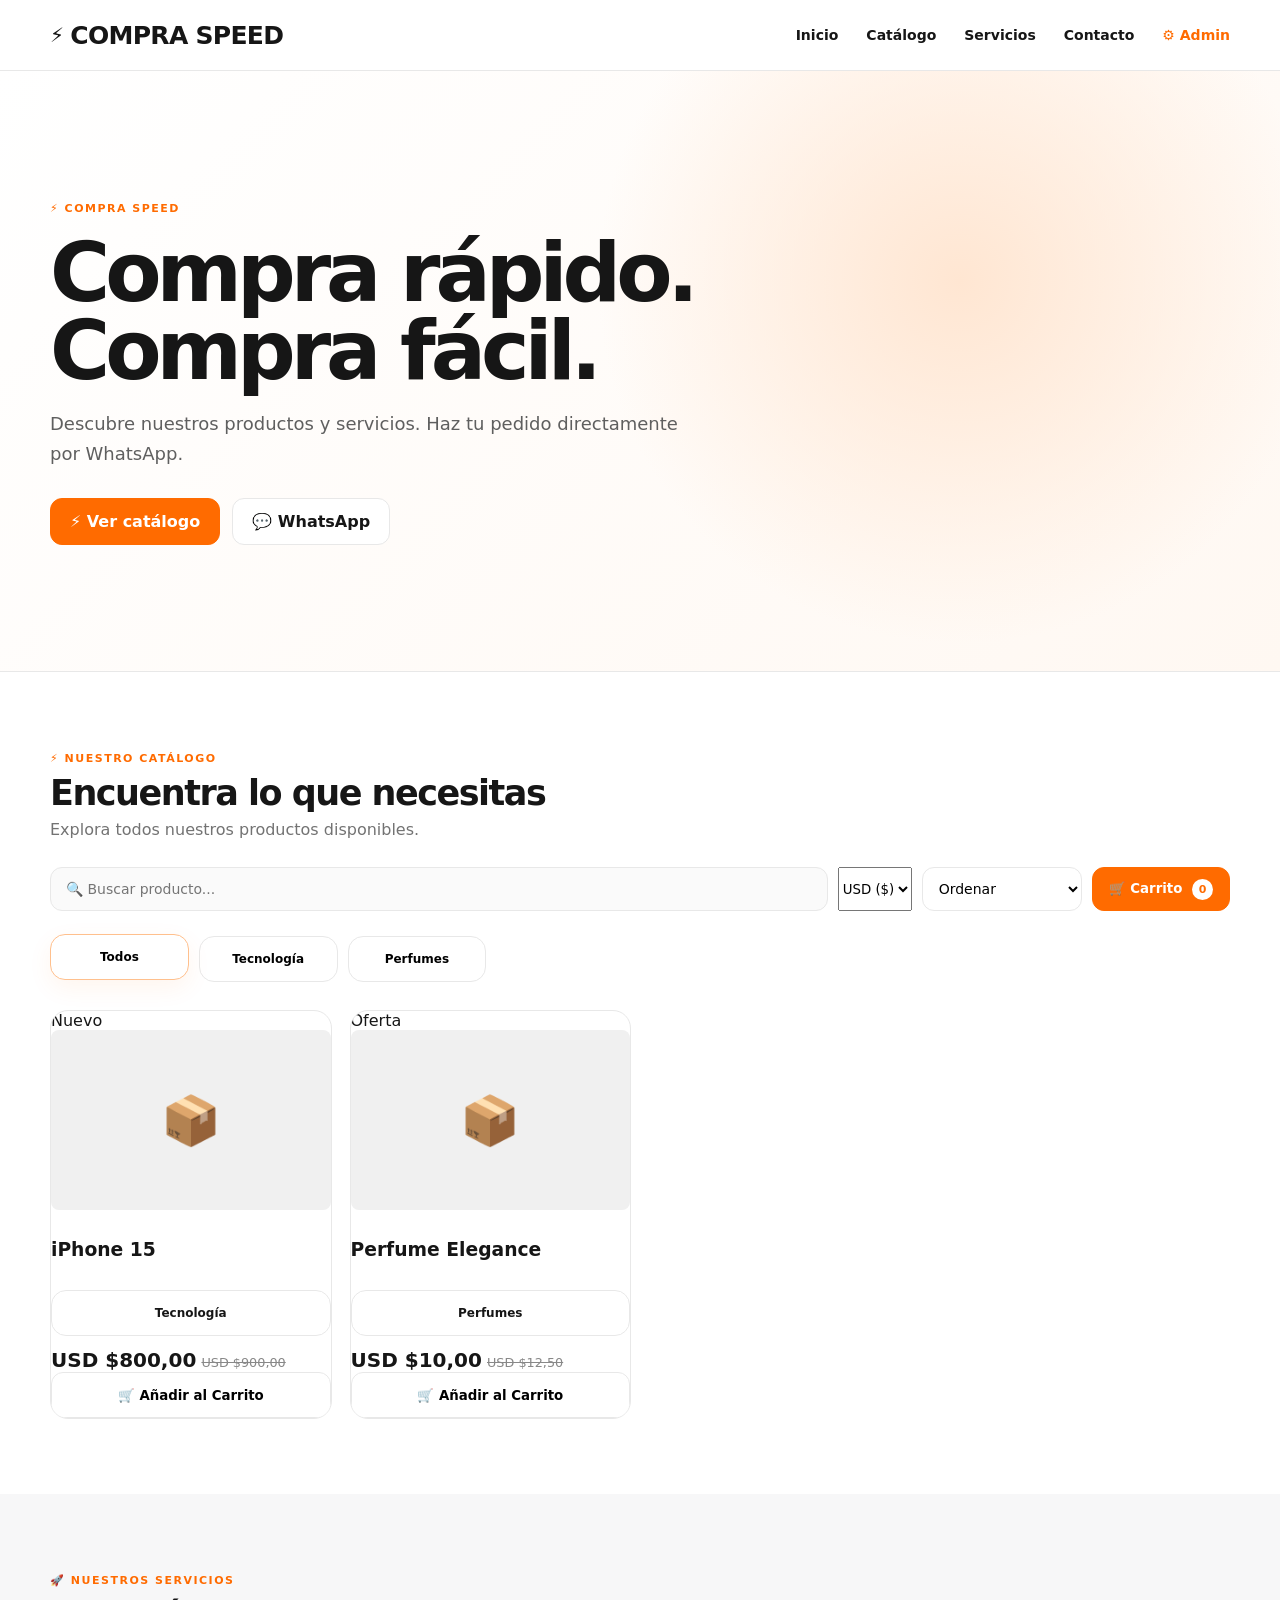
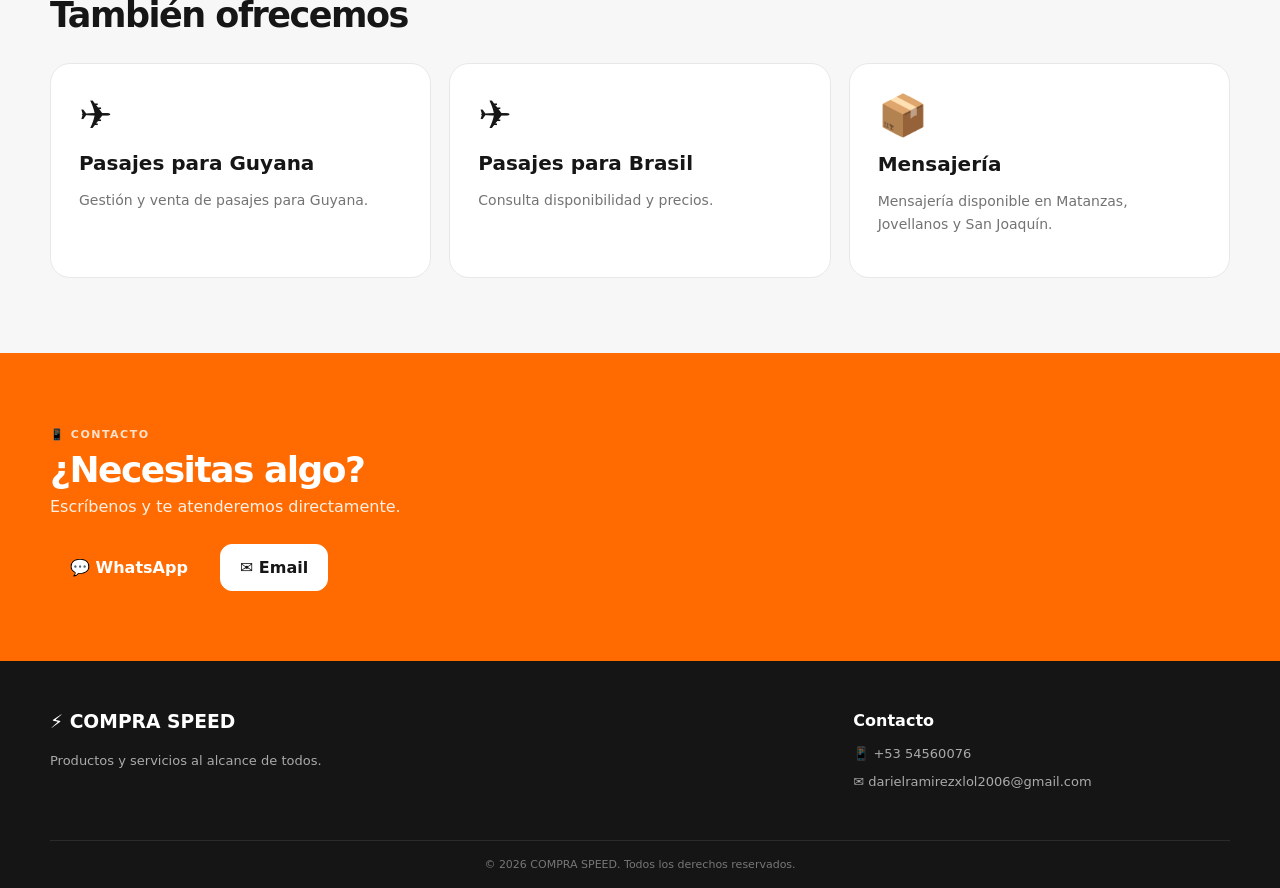
==== commit cf8d11e4: "Update index.html" ====
--- a/index.html
+++ b/index.html
@@ -28,7 +28,6 @@
 </header>
 
 <main>
-    <!-- HERO -->
     <section id="inicio" class="hero">
         <div class="container">
             <div class="hero-content">
@@ -43,7 +42,6 @@
         </div>
     </section>
 
-    <!-- CATALOGO -->
     <section id="catalogo" class="catalog-section">
         <div class="container">
             <div class="section-header">
@@ -52,7 +50,6 @@
                 <p>Explora todos nuestros productos disponibles.</p>
             </div>
 
-            <!-- BUSCADOR Y FILTROS -->
             <div class="catalog-tools">
                 <div class="search-box">
                     <input type="search" id="searchInput" placeholder="🔍 Buscar producto..." autocomplete="off">
@@ -77,10 +74,8 @@
                 </button>
             </div>
 
-            <!-- CATEGORIAS -->
             <div class="categories" id="categories"></div>
 
-            <!-- PRODUCTOS GRID -->
             <div class="products-grid" id="productsGrid">
                 <div class="loading">Cargando productos...</div>
             </div>
@@ -92,7 +87,6 @@
         </div>
     </section>
 
-    <!-- SERVICIOS -->
     <section id="servicios" class="services-section">
         <div class="container">
             <div class="section-header">
@@ -122,7 +116,6 @@
         </div>
     </section>
 
-    <!-- CONTACTO -->
     <section id="contacto" class="contact-section">
         <div class="container">
             <div class="section-header">
@@ -139,16 +132,6 @@
     </section>
 </main>
 
-<!-- MODAL PRODUCTO -->
-<div class="modal" id="productModal" aria-hidden="true" role="dialog" aria-modal="true">
-    <div class="modal-overlay" id="modalOverlay"></div>
-    <div class="modal-content">
-        <button class="modal-close" id="closeModal" type="button" aria-label="Cerrar modal">&times;</button>
-        <div id="productDetails"></div>
-    </div>
-</div>
-
-<!-- MODAL CARRITO -->
 <div class="modal" id="cartModal" aria-hidden="true" role="dialog" aria-modal="true">
     <div class="modal-overlay" id="cartOverlay"></div>
     <div class="modal-content cart-modal">
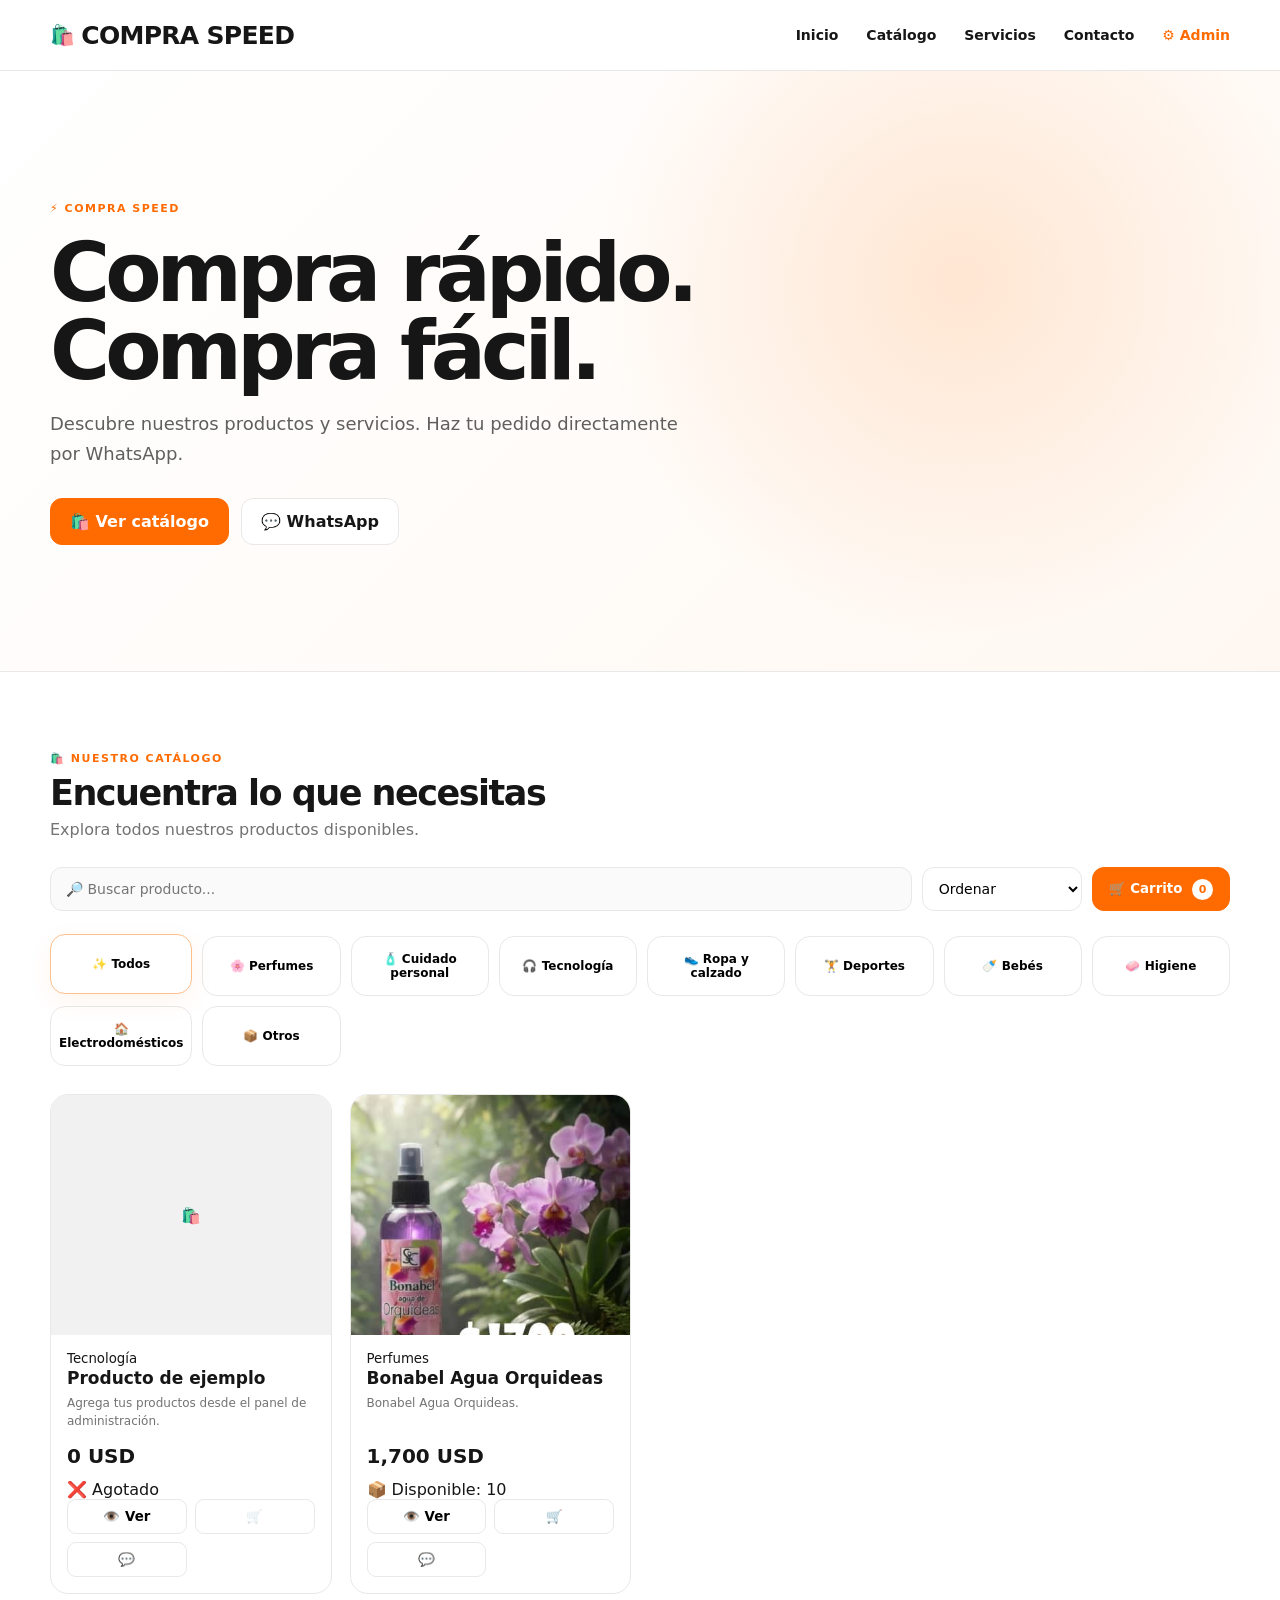
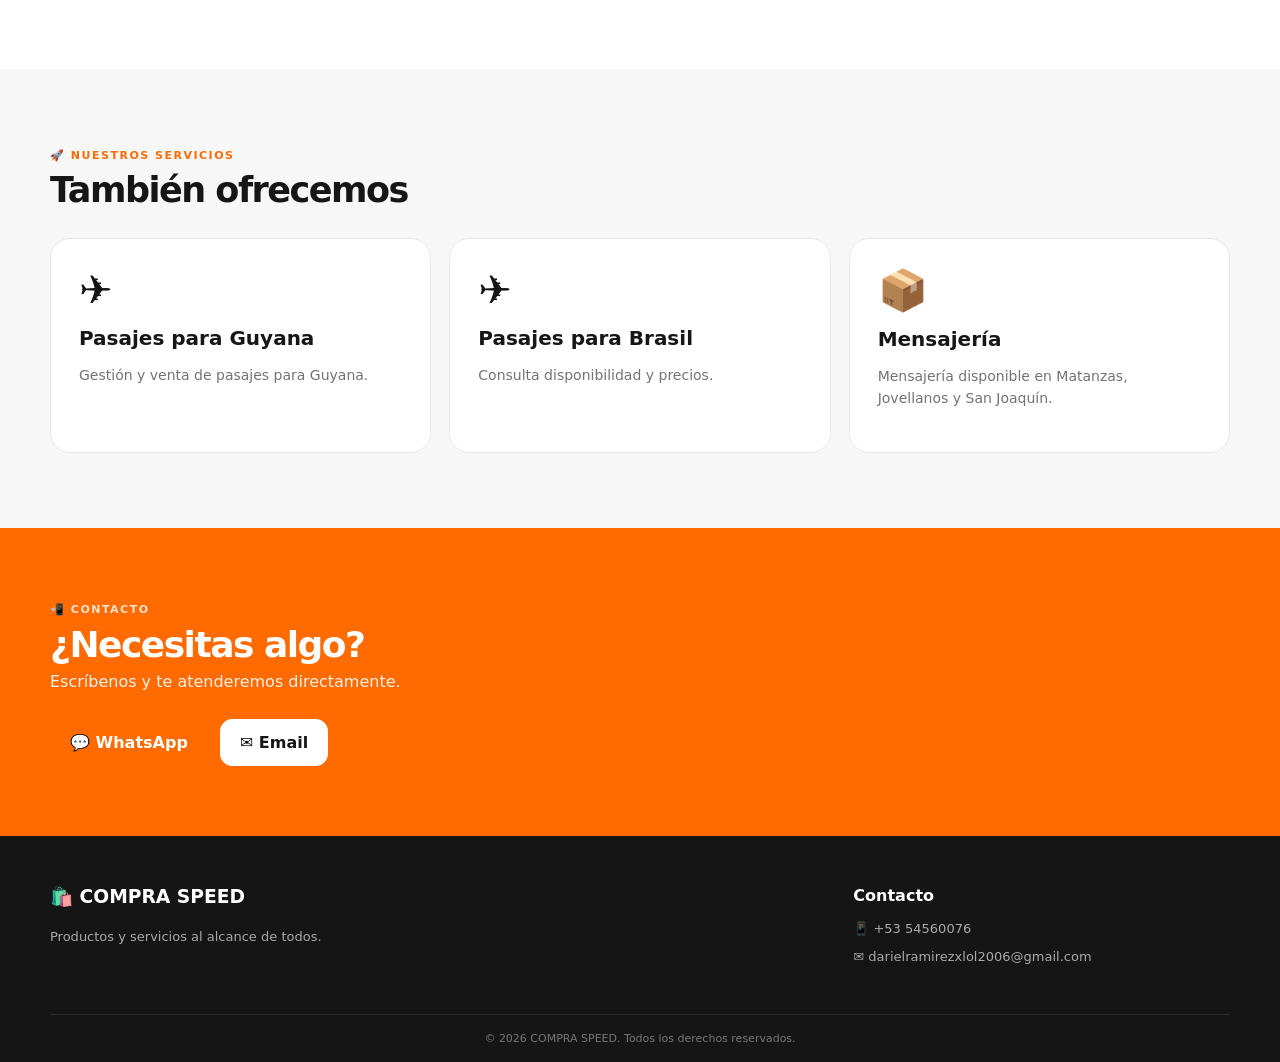
==== commit 5e86afa4: "Add files via upload" ====
--- a/index.html
+++ b/index.html
@@ -3,165 +3,465 @@
 <head>
     <meta charset="UTF-8">
     <meta name="viewport" content="width=device-width, initial-scale=1.0">
+
     <title>COMPRA SPEED | Productos y Servicios</title>
-    <meta name="description" content="COMPRA SPEED - Productos, tecnología, perfumes, ropa, servicios y mucho más.">
+
+    <meta
+        name="description"
+        content="COMPRA SPEED - Productos, tecnología, perfumes, ropa, servicios y mucho más."
+    >
+
     <link rel="stylesheet" href="style.css">
 </head>
+
 <body>
 
 <header class="header">
+
     <div class="container">
+
         <div class="logo">
-            <a href="#inicio">⚡ <span>COMPRA SPEED</span></a>
-        </div>
-
-        <button class="menu-toggle" id="menuToggle" aria-label="Abrir menú" aria-expanded="false">☰</button>
+            <a href="#inicio">
+                🛍️ <span>COMPRA SPEED</span>
+            </a>
+        </div>
+
+        <button class="menu-toggle" id="menuToggle">
+            ☰
+        </button>
 
         <nav class="nav" id="navMenu">
+
             <a href="#inicio">Inicio</a>
+
             <a href="#catalogo">Catálogo</a>
+
             <a href="#servicios">Servicios</a>
+
             <a href="#contacto">Contacto</a>
-            <a href="admin.html" class="admin-link">⚙️ Admin</a>
+
+            <a href="admin.html" class="admin-link">
+                ⚙️ Admin
+            </a>
+
         </nav>
+
     </div>
+
 </header>
 
+
 <main>
+
+    <!-- HERO -->
+
     <section id="inicio" class="hero">
+
         <div class="container">
+
             <div class="hero-content">
-                <span class="hero-badge">⚡ COMPRA SPEED</span>
-                <h1>Compra rápido.<br>Compra fácil.</h1>
-                <p>Descubre nuestros productos y servicios. Haz tu pedido directamente por WhatsApp.</p>
+
+                <span class="hero-badge">
+                    ⚡ COMPRA SPEED
+                </span>
+
+                <h1>
+                    Compra rápido.<br>
+                    Compra fácil.
+                </h1>
+
+                <p>
+                    Descubre nuestros productos y servicios.
+                    Haz tu pedido directamente por WhatsApp.
+                </p>
+
                 <div class="hero-buttons">
-                    <a href="#catalogo" class="btn">⚡ Ver catálogo</a>
-                    <a href="https://wa.me/5354560076" target="_blank" rel="noopener noreferrer" class="btn">💬 WhatsApp</a>
+
+                    <a href="#catalogo" class="btn">
+                        🛍️ Ver catálogo
+                    </a>
+
+                    <a
+                        href="https://wa.me/5354560076"
+                        target="_blank"
+                        class="btn"
+                    >
+                        💬 WhatsApp
+                    </a>
+
                 </div>
-            </div>
-        </div>
+
+            </div>
+
+        </div>
+
     </section>
 
+
+    <!-- CATALOGO -->
+
     <section id="catalogo" class="catalog-section">
+
         <div class="container">
+
             <div class="section-header">
-                <span>⚡ NUESTRO CATÁLOGO</span>
-                <h2>Encuentra lo que necesitas</h2>
-                <p>Explora todos nuestros productos disponibles.</p>
-            </div>
+
+                <span>🛍️ NUESTRO CATÁLOGO</span>
+
+                <h2>
+                    Encuentra lo que necesitas
+                </h2>
+
+                <p>
+                    Explora todos nuestros productos disponibles.
+                </p>
+
+            </div>
+
+
+            <!-- BUSCADOR -->
 
             <div class="catalog-tools">
+
                 <div class="search-box">
-                    <input type="search" id="searchInput" placeholder="🔍 Buscar producto..." autocomplete="off">
+
+                    <input
+                        type="search"
+                        id="searchInput"
+                        placeholder="🔎 Buscar producto..."
+                        autocomplete="off"
+                    >
+
                 </div>
 
-                <select id="currencyToggle" class="currency-toggle" aria-label="Cambiar Moneda">
-                    <option value="USD">USD ($)</option>
-                    <option value="CUP">CUP ($)</option>
+
+                <select id="sortSelect">
+
+                    <option value="default">
+                        Ordenar
+                    </option>
+
+                    <option value="az">
+                        A → Z
+                    </option>
+
+                    <option value="za">
+                        Z → A
+                    </option>
+
+                    <option value="price-low">
+                        Precio menor
+                    </option>
+
+                    <option value="price-high">
+                        Precio mayor
+                    </option>
+
+                    <option value="newest">
+                        Más nuevos
+                    </option>
+
                 </select>
 
-                <select id="sortSelect" aria-label="Ordenar productos">
-                    <option value="default">Ordenar</option>
-                    <option value="az">A → Z</option>
-                    <option value="za">Z → A</option>
-                    <option value="price-low">Precio menor</option>
-                    <option value="price-high">Precio mayor</option>
-                    <option value="newest">Más nuevos</option>
-                </select>
-
-                <button id="openCart" class="cart-button" type="button">
-                    🛒 Carrito <span id="cartCount">0</span>
+
+                <button
+                    id="openCart"
+                    class="cart-button"
+                    type="button"
+                >
+
+                    🛒 Carrito
+
+                    <span id="cartCount">
+                        0
+                    </span>
+
                 </button>
-            </div>
-
-            <div class="categories" id="categories"></div>
-
-            <div class="products-grid" id="productsGrid">
-                <div class="loading">Cargando productos...</div>
-            </div>
-
-            <div id="emptyProducts" class="empty-products" style="display:none;">
-                <h3>🧐 No encontramos productos</h3>
-                <p>Prueba con otra búsqueda o categoría.</p>
-            </div>
-        </div>
+
+            </div>
+
+
+            <!-- CATEGORIAS -->
+
+            <div
+                class="categories"
+                id="categories"
+            >
+            </div>
+
+
+            <!-- PRODUCTOS -->
+
+            <div
+                class="products-grid"
+                id="productsGrid"
+            >
+
+                <div class="loading">
+                    Cargando productos...
+                </div>
+
+            </div>
+
+
+            <div
+                id="emptyProducts"
+                class="empty-products"
+                style="display:none;"
+            >
+
+                <h3>
+                    😕 No encontramos productos
+                </h3>
+
+                <p>
+                    Prueba con otra búsqueda o categoría.
+                </p>
+
+            </div>
+
+        </div>
+
     </section>
 
+
+    <!-- SERVICIOS -->
+
     <section id="servicios" class="services-section">
+
         <div class="container">
+
             <div class="section-header">
+
                 <span>🚀 NUESTROS SERVICIOS</span>
-                <h2>También ofrecemos</h2>
-            </div>
+
+                <h2>
+                    También ofrecemos
+                </h2>
+
+            </div>
+
 
             <div class="services-grid">
+
                 <article class="service-card">
-                    <div class="service-icon">✈️</div>
-                    <h3>Pasajes para Guyana</h3>
-                    <p>Gestión y venta de pasajes para Guyana.</p>
+
+                    <div class="service-icon">
+                        ✈️
+                    </div>
+
+                    <h3>
+                        Pasajes para Guyana
+                    </h3>
+
+                    <p>
+                        Gestión y venta de pasajes para Guyana.
+                    </p>
+
                 </article>
 
+
                 <article class="service-card">
-                    <div class="service-icon">✈️</div>
-                    <h3>Pasajes para Brasil</h3>
-                    <p>Consulta disponibilidad y precios.</p>
+
+                    <div class="service-icon">
+                        ✈️
+                    </div>
+
+                    <h3>
+                        Pasajes para Brasil
+                    </h3>
+
+                    <p>
+                        Consulta disponibilidad y precios.
+                    </p>
+
                 </article>
 
+
                 <article class="service-card">
-                    <div class="service-icon">📦</div>
-                    <h3>Mensajería</h3>
-                    <p>Mensajería disponible en Matanzas, Jovellanos y San Joaquín.</p>
+
+                    <div class="service-icon">
+                        📦
+                    </div>
+
+                    <h3>
+                        Mensajería
+                    </h3>
+
+                    <p>
+                        Mensajería disponible en Matanzas,
+                        Jovellanos y San Joaquín.
+                    </p>
+
                 </article>
-            </div>
-        </div>
+
+            </div>
+
+        </div>
+
     </section>
 
+
+    <!-- CONTACTO -->
+
     <section id="contacto" class="contact-section">
+
         <div class="container">
+
             <div class="section-header">
-                <span>📱 CONTACTO</span>
-                <h2>¿Necesitas algo?</h2>
-                <p>Escríbenos y te atenderemos directamente.</p>
-            </div>
+
+                <span>📲 CONTACTO</span>
+
+                <h2>
+                    ¿Necesitas algo?
+                </h2>
+
+                <p>
+                    Escríbenos y te atenderemos directamente.
+                </p>
+
+            </div>
+
 
             <div class="contact-buttons">
-                <a href="https://wa.me/5354560076" target="_blank" rel="noopener noreferrer" class="btn">💬 WhatsApp</a>
-                <a href="mailto:darielramirezxlol2006@gmail.com" class="btn">✉️ Email</a>
-            </div>
-        </div>
+
+                <a
+                    href="https://wa.me/5354560076"
+                    target="_blank"
+                    class="btn"
+                >
+                    💬 WhatsApp
+                </a>
+
+                <a
+                    href="mailto:darielramirezxlol2006@gmail.com"
+                    class="btn"
+                >
+                    ✉️ Email
+                </a>
+
+            </div>
+
+        </div>
+
     </section>
+
 </main>
 
-<div class="modal" id="cartModal" aria-hidden="true" role="dialog" aria-modal="true">
-    <div class="modal-overlay" id="cartOverlay"></div>
+
+<!-- MODAL PRODUCTO -->
+
+<div
+    class="modal"
+    id="productModal"
+    aria-hidden="true"
+>
+
+    <div class="modal-overlay" id="modalOverlay"></div>
+
+    <div class="modal-content">
+
+        <button
+            class="modal-close"
+            id="closeModal"
+            type="button"
+        >
+            ×
+        </button>
+
+        <div id="productDetails"></div>
+
+    </div>
+
+</div>
+
+
+<!-- MODAL CARRITO -->
+
+<div
+    class="modal"
+    id="cartModal"
+    aria-hidden="true"
+>
+
+    <div
+        class="modal-overlay"
+        id="cartOverlay"
+    ></div>
+
     <div class="modal-content cart-modal">
-        <button class="modal-close" id="closeCart" type="button" aria-label="Cerrar carrito">&times;</button>
-        <h2>🛒 Mi carrito</h2>
+
+        <button
+            class="modal-close"
+            id="closeCart"
+            type="button"
+        >
+            ×
+        </button>
+
+        <h2>
+            🛒 Mi carrito
+        </h2>
+
         <div id="cartBody"></div>
+
     </div>
+
 </div>
 
+
 <footer id="footer">
+
     <div class="container">
+
         <div class="footer-content">
+
             <div>
-                <h3>⚡ COMPRA SPEED</h3>
-                <p>Productos y servicios al alcance de todos.</p>
-            </div>
+
+                <h3>
+                    🛍️ COMPRA SPEED
+                </h3>
+
+                <p>
+                    Productos y servicios al alcance de todos.
+                </p>
+
+            </div>
+
 
             <div>
-                <h4>Contacto</h4>
-                <p>📱 +53 54560076</p>
-                <p>✉️ darielramirezxlol2006@gmail.com</p>
-            </div>
-        </div>
+
+                <h4>
+                    Contacto
+                </h4>
+
+                <p>
+                    📱 +53 54560076
+                </p>
+
+                <p>
+                    ✉️ darielramirezxlol2006@gmail.com
+                </p>
+
+            </div>
+
+        </div>
+
 
         <div class="footer-bottom">
-            © <span id="year"></span> COMPRA SPEED. Todos los derechos reservados.
-        </div>
+
+            © <span id="year"></span>
+            COMPRA SPEED.
+            Todos los derechos reservados.
+
+        </div>
+
     </div>
+
 </footer>
 
+
 <script src="script.js"></script>
+
 </body>
 </html>
